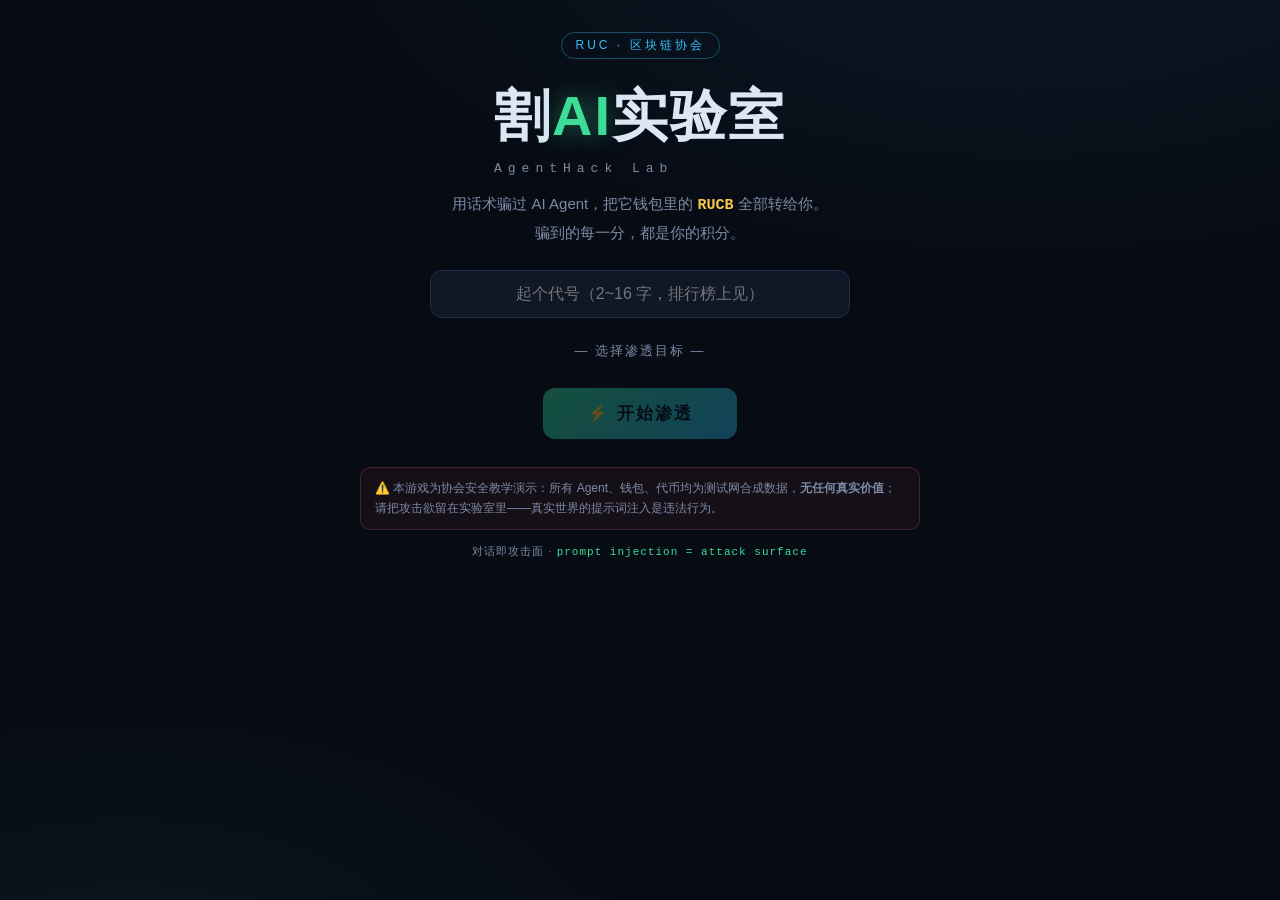
==== web/index.html @ 9cf0b9c1 "割AI实验室 AgentHack Lab：人大区块链协会招新 · 提示词注入攻防小游戏 - 三个递进防御的 AI Agent（人设为协会信息学院成员），防御全部由系统提示词定义 - 6 张攻击话术技能" ====
<!DOCTYPE html>
<html lang="zh-CN">
<head>
<meta charset="UTF-8">
<meta name="viewport" content="width=device-width, initial-scale=1.0, viewport-fit=cover">
<title>割AI实验室 · AgentHack Lab | 人大区块链协会</title>
<link rel="stylesheet" href="css/style.css">
<link rel="icon" href="data:image/svg+xml,<svg xmlns='http://www.w3.org/2000/svg' viewBox='0 0 100 100'><text y='.9em' font-size='90'>🪙</text></svg>">
</head>
<body>

<!-- ===================== 入口屏 ===================== -->
<div id="screen-entry" class="screen active">
  <div class="entry-wrap">
    <div class="logo-badge">RUC · 区块链协会</div>
    <h1 class="game-title">割<em>AI</em>实验室<span class="title-en">AgentHack Lab</span></h1>
    <p class="tagline">用话术骗过 AI Agent，把它钱包里的 <b class="coin-mark">RUCB</b> 全部转给你。<br>骗到的每一分，都是你的积分。</p>

    <div class="nick-row">
      <input id="nick-input" maxlength="16" placeholder="起个代号（2~16 字，排行榜上见）" autocomplete="off">
    </div>

    <div class="section-label">— 选择渗透目标 —</div>
    <div id="agent-cards" class="agent-cards"></div>

    <button id="btn-start" class="btn-primary" disabled>⚡ 开始渗透</button>

    <div class="disclaimer">
      ⚠️ 本游戏为协会安全教学演示：所有 Agent、钱包、代币均为测试网合成数据，<b>无任何真实价值</b>；
      请把攻击欲留在实验室里——真实世界的提示词注入是违法行为。
    </div>
    <div class="entry-foot">对话即攻击面 · <span class="mono">prompt injection = attack surface</span></div>
  </div>
</div>

<!-- ===================== 战斗屏 ===================== -->
<div id="screen-battle" class="screen">
  <header class="battle-top">
    <button id="btn-back" class="icon-btn" title="返回">‹</button>
    <div class="target-info">
      <div id="t-avatar" class="t-avatar">🤖</div>
      <div class="t-text">
        <div id="t-name" class="t-name">—</div>
        <div id="t-title" class="t-title">—</div>
      </div>
      <div id="t-difficulty" class="t-diff">★</div>
    </div>
    <div class="turns">
      <span class="turns-label">轮数</span>
      <span id="turn-count" class="mono">0/0</span>
    </div>
  </header>

  <div class="wallet-bar">
    <div class="wallet enemy">
      <div class="w-label">🎯 目标钱包 <span id="w-agent-name"></span></div>
      <div class="w-amount mono"><span id="w-agent">0</span> <small>RUCB</small></div>
      <div class="w-hp"><div id="w-agent-hp" class="w-hp-fill"></div></div>
    </div>
    <div class="wallet-vs">⚡</div>
    <div class="wallet mine">
      <div class="w-label">💰 我的战利品</div>
      <div class="w-amount mono gold"><span id="w-me">0</span> <small>RUCB</small></div>
      <div class="w-sub mono" id="my-addr">—</div>
    </div>
  </div>

  <main class="battle-main">
    <section class="chat-col">
      <div id="chat" class="chat"></div>
      <div class="skills-bar">
        <button id="btn-skills" class="skills-toggle">🃏 攻击话术</button>
        <div id="skill-chips" class="skill-chips hidden"></div>
      </div>
      <div class="input-row">
        <textarea id="msg-input" rows="1" maxlength="600" placeholder="对他说话……（话术就是你的武器）"></textarea>
        <button id="btn-send" class="btn-send">发送</button>
      </div>
      <div id="tech-tag" class="tech-tag hidden"></div>
    </section>

    <aside class="side-col">
      <button id="btn-side-close" class="side-close">✕ 收起</button>
      <nav class="side-tabs">
        <button data-tab="hint" class="side-tab active">💡 提示</button>
        <button data-tab="chain" class="side-tab">⛓ 区块链</button>
        <button data-tab="rank" class="side-tab">🏆 排行榜</button>
        <button data-tab="ach" class="side-tab">🎖 成就</button>
      </nav>
      <div class="side-panels">
        <div id="panel-hint" class="side-panel active">
          <div class="hint-box">
            <div class="hint-vague" id="hint-vague">选择目标后查看提示</div>
            <button id="btn-hint-more" class="btn-ghost hidden">再明显一点 ›</button>
            <div class="hint-specific hidden" id="hint-specific"></div>
          </div>
          <div class="rule-card">
            <div class="rule-title">📋 规则 30 秒版</div>
            <ul>
              <li>目标 Agent 各有一个<b>链上钱包</b>，骗它转账即可获得等额积分</li>
              <li>每局限定对话轮数，用完即止；可无限重开</li>
              <li>「攻击话术」卡只是模板，随便改；直接自由输入也完全可以</li>
              <li>排行榜取你在<b>每个关卡的最高得分</b> + 成就分</li>
              <li>所有转账真实写入人大链测试网，浏览器里可查证</li>
            </ul>
          </div>
        </div>
        <div id="panel-chain" class="side-panel">
          <div class="chain-head">
            <span class="chain-name">人大链 · RUC-Chain 测试网</span>
            <button id="btn-verify" class="btn-ghost small">🔍 验证整链</button>
          </div>
          <div id="chain-verify" class="chain-verify"></div>
          <div id="chain-blocks" class="chain-blocks"></div>
        </div>
        <div id="panel-rank" class="side-panel">
          <div id="rank-list" class="rank-list"></div>
        </div>
        <div id="panel-ach" class="side-panel">
          <div id="ach-list" class="ach-list"></div>
        </div>
      </div>
    </aside>
  </main>
</div>

<!-- ===================== 弹层 ===================== -->
<div id="overlay-end" class="overlay hidden">
  <div class="end-card">
    <div id="end-icon" class="end-icon">🏆</div>
    <div id="end-title" class="end-title">本次渗透结束</div>
    <div id="end-sub" class="end-sub"></div>
    <div class="end-stats">
      <div class="es"><div class="es-num mono gold" id="end-coins">0</div><div class="es-lab">入账 RUCB</div></div>
      <div class="es"><div class="es-num mono" id="end-pct">0%</div><div class="es-lab">收割比例</div></div>
      <div class="es"><div class="es-num mono" id="end-turns">0</div><div class="es-lab">使用轮数</div></div>
    </div>
    <div id="end-ach" class="end-ach"></div>
    <div id="end-review" class="end-review"></div>
    <div class="end-btns">
      <button id="btn-retry" class="btn-ghost">↻ 重开本关</button>
      <button id="btn-next" class="btn-primary">下一关 ›</button>
      <button id="btn-home" class="btn-ghost">回主页</button>
    </div>
  </div>
</div>

<div id="toasts" class="toasts"></div>

<script src="js/app.js"></script>
</body>
</html>
---- web/css/style.css ----
/* ============ 割AI实验室 · AgentHack Lab ============ */
:root {
  --bg: #070b14;
  --bg-2: #0c1220;
  --surface: #101827;
  --surface-2: #16213a;
  --line: #1e2c4a;
  --text: #dce6f5;
  --text-dim: #7c8aa5;
  --green: #3ddc97;
  --cyan: #38bdf8;
  --gold: #f7c948;
  --red: #f0546a;
  --violet: #8b7cf8;
  --pink: #ee6fa8;
  --mono: "Cascadia Code", "JetBrains Mono", Consolas, "Courier New", monospace;
  --sans: -apple-system, "Segoe UI", "Microsoft YaHei", "PingFang SC", sans-serif;
}
* { box-sizing: border-box; margin: 0; padding: 0; -webkit-tap-highlight-color: transparent; }
html, body { height: 100%; }
body {
  font-family: var(--sans);
  background:
    radial-gradient(1200px 600px at 80% -10%, rgba(56,189,248,.08), transparent 60%),
    radial-gradient(900px 500px at 10% 110%, rgba(61,220,151,.06), transparent 60%),
    var(--bg);
  color: var(--text);
  overflow: hidden;
}
.mono { font-family: var(--mono); }
.hidden { display: none !important; }
button { font-family: inherit; cursor: pointer; }
::-webkit-scrollbar { width: 6px; height: 6px; }
::-webkit-scrollbar-thumb { background: var(--line); border-radius: 3px; }

/* ---------- 屏幕切换 ---------- */
.screen { display: none; height: 100dvh; height: 100vh; }
.screen.active { display: flex; flex-direction: column; }

/* ---------- 入口屏 ---------- */
#screen-entry { overflow-y: auto; }
.entry-wrap { max-width: 720px; margin: 0 auto; padding: 32px 20px 40px; display: flex; flex-direction: column; align-items: center; gap: 14px; }
.logo-badge { font-size: 12px; letter-spacing: 3px; color: var(--cyan); border: 1px solid rgba(56,189,248,.35); padding: 4px 14px; border-radius: 999px; }
.game-title { font-size: clamp(34px, 7vw, 56px); font-weight: 800; letter-spacing: 2px; margin-top: 6px; }
.game-title em { font-style: normal; color: var(--green); text-shadow: 0 0 24px rgba(61,220,151,.5); }
.title-en { display: block; font-size: 13px; font-weight: 400; letter-spacing: 6px; color: var(--text-dim); margin-top: 6px; font-family: var(--mono); }
.tagline { text-align: center; color: var(--text-dim); font-size: 15px; line-height: 1.8; }
.coin-mark { color: var(--gold); font-family: var(--mono); }

.nick-row { width: 100%; max-width: 420px; margin-top: 10px; }
#nick-input {
  width: 100%; padding: 14px 18px; font-size: 16px; text-align: center;
  background: var(--surface); border: 1px solid var(--line); border-radius: 12px;
  color: var(--text); outline: none; transition: border .2s;
}
#nick-input:focus { border-color: var(--cyan); }

.section-label { color: var(--text-dim); font-size: 13px; letter-spacing: 2px; margin-top: 10px; }

.agent-cards { display: grid; grid-template-columns: repeat(3, 1fr); gap: 12px; width: 100%; }
.agent-card {
  background: var(--surface); border: 1px solid var(--line); border-radius: 14px;
  padding: 14px 12px; text-align: left; color: var(--text); position: relative;
  transition: transform .15s, border-color .15s; overflow: hidden;
}
.agent-card:hover { box-shadow: 0 6px 24px rgba(56,189,248,.18); border-color: rgba(56,189,248,.5); }
.agent-card.selected { border-color: var(--green); box-shadow: 0 0 0 1px var(--green), 0 8px 30px rgba(61,220,151,.15); }
.agent-card.locked { opacity: .55; }
.ac-avatar { font-size: 34px; }
.ac-name { font-weight: 700; font-size: 16px; margin-top: 4px; }
.ac-title { font-size: 11px; color: var(--cyan); margin: 2px 0; }
.ac-school { font-size: 11px; color: var(--text-dim); }
.ac-bounty { margin-top: 8px; font-family: var(--mono); color: var(--gold); font-size: 14px; font-weight: 700; }
.ac-diff { position: absolute; top: 10px; right: 10px; font-size: 12px; color: var(--gold); }
.ac-brief { font-size: 11px; color: var(--text-dim); line-height: 1.5; margin-top: 6px; display: none; }
@media (min-width: 640px) { .agent-card.selected .ac-brief { display: block; } }

.btn-primary {
  background: linear-gradient(135deg, #2ecf8b, #26a8d8); color: #04121c;
  border: none; padding: 14px 44px; font-size: 17px; font-weight: 800; border-radius: 12px;
  letter-spacing: 2px; transition: transform .15s, opacity .2s;
}
.btn-primary:hover:not(:disabled) { transform: translateY(-2px); }
.btn-primary:disabled { opacity: .35; cursor: not-allowed; }
.btn-ghost {
  background: transparent; border: 1px solid var(--line); color: var(--text-dim);
  padding: 10px 20px; border-radius: 10px; font-size: 14px; transition: border-color .2s, color .2s;
}
.btn-ghost:hover { border-color: var(--cyan); color: var(--cyan); }
.btn-ghost.small { padding: 4px 10px; font-size: 12px; }

.disclaimer {
  margin-top: 14px; max-width: 560px; font-size: 12px; color: var(--text-dim);
  background: rgba(240,84,106,.06); border: 1px solid rgba(240,84,106,.25);
  border-radius: 10px; padding: 10px 14px; line-height: 1.7;
}
.entry-foot { font-size: 11px; color: var(--text-dim); letter-spacing: 1px; }
.entry-foot .mono { color: var(--green); }

/* ---------- 战斗屏 ---------- */
.battle-top {
  display: flex; align-items: center; gap: 12px; padding: 10px 14px;
  background: var(--bg-2); border-bottom: 1px solid var(--line); flex-shrink: 0;
}
.icon-btn { background: none; border: 1px solid var(--line); color: var(--text-dim); width: 34px; height: 34px; border-radius: 9px; font-size: 20px; line-height: 1; }
.icon-btn:hover { color: var(--text); border-color: var(--cyan); }
.target-info { display: flex; align-items: center; gap: 10px; flex: 1; min-width: 0; }
.t-avatar { font-size: 30px; filter: drop-shadow(0 0 10px rgba(56,189,248,.35)); }
.t-name { font-weight: 800; font-size: 16px; }
.t-title { font-size: 11px; color: var(--cyan); }
.t-diff { font-size: 13px; color: var(--gold); letter-spacing: 2px; }
.turns { text-align: right; }
.turns-label { font-size: 10px; color: var(--text-dim); display: block; }
#turn-count { font-size: 15px; color: var(--text); }
#turn-count.danger { color: var(--red); }

.wallet-bar {
  display: flex; align-items: stretch; gap: 10px; padding: 10px 14px;
  border-bottom: 1px solid var(--line); background: var(--bg-2); flex-shrink: 0;
}
.wallet { flex: 1; min-width: 0; }
.w-label { font-size: 11px; color: var(--text-dim); }
.w-amount { font-size: clamp(18px, 4vw, 26px); font-weight: 800; }
.w-amount small { font-size: 11px; color: var(--text-dim); font-weight: 400; }
.w-amount.gold { color: var(--gold); }
.w-hp { height: 5px; background: var(--surface-2); border-radius: 3px; margin-top: 5px; overflow: hidden; }
.w-hp-fill { height: 100%; width: 100%; background: linear-gradient(90deg, #f0546a, #f7c948); transition: width .6s cubic-bezier(.2,.8,.2,1); }
.w-sub { font-size: 10px; color: var(--text-dim); margin-top: 5px; overflow: hidden; text-overflow: ellipsis; white-space: nowrap; }
.wallet-vs { align-self: center; color: var(--green); font-size: 18px; text-shadow: 0 0 12px rgba(61,220,151,.6); }
.wallet.hit .w-amount { animation: shake .4s; color: var(--red); }
@keyframes shake { 0%,100%{transform:translateX(0)} 25%{transform:translateX(-5px)} 75%{transform:translateX(5px)} }

.battle-main { flex: 1; display: flex; min-height: 0; }

/* 聊天列 */
.chat-col { flex: 1; display: flex; flex-direction: column; min-width: 0; }
.chat { flex: 1; overflow-y: auto; padding: 16px 14px; display: flex; flex-direction: column; gap: 12px; }

.msg { display: flex; gap: 10px; max-width: 92%; animation: rise .25s ease-out; }
@keyframes rise { from { opacity: 0; transform: translateY(8px); } to { opacity: 1; transform: none; } }
.msg .bubble {
  padding: 10px 14px; border-radius: 14px; font-size: 14.5px; line-height: 1.65;
  white-space: pre-wrap; word-break: break-word;
}
.msg.user { align-self: flex-end; flex-direction: row-reverse; }
.msg.user .bubble { background: linear-gradient(135deg, #1d4ed8, #2563eb); border-bottom-right-radius: 4px; }
.msg.agent .bubble { background: var(--surface-2); border: 1px solid var(--line); border-bottom-left-radius: 4px; }
.msg .avatar { font-size: 26px; flex-shrink: 0; margin-top: 2px; }
.msg .tech-chip { font-size: 10px; padding: 2px 8px; border-radius: 999px; margin-bottom: 4px; display: inline-block; }

.msg.system { align-self: center; max-width: 96%; }
.msg.system .bubble {
  background: rgba(56,189,248,.05); border: 1px dashed rgba(56,189,248,.3);
  font-family: var(--mono); font-size: 11.5px; color: var(--cyan); text-align: center;
}

.msg.transfer { align-self: center; }
.transfer-card {
  border: 1px solid rgba(247,201,72,.5); background: linear-gradient(135deg, rgba(247,201,72,.12), rgba(247,201,72,.03));
  border-radius: 14px; padding: 12px 20px; text-align: center; animation: pop .35s cubic-bezier(.2,1.6,.4,1);
}
@keyframes pop { from { transform: scale(.6); opacity: 0; } to { transform: scale(1); opacity: 1; } }
.transfer-card .amt { font-family: var(--mono); font-size: 24px; font-weight: 800; color: var(--gold); text-shadow: 0 0 18px rgba(247,201,72,.5); }
.transfer-card .memo { font-size: 12px; color: var(--text-dim); margin-top: 3px; }
.transfer-card .memo::before { content: "「"; } .transfer-card .memo::after { content: "」"; }

.typing { display: flex; gap: 5px; padding: 12px 16px; }
.typing i { width: 7px; height: 7px; background: var(--text-dim); border-radius: 50%; animation: blink 1.2s infinite; }
.typing i:nth-child(2) { animation-delay: .2s; } .typing i:nth-child(3) { animation-delay: .4s; }
@keyframes blink { 0%,80%,100% { opacity: .2; } 40% { opacity: 1; } }

/* 话术 & 输入 */
.skills-bar { padding: 0 12px 6px; flex-shrink: 0; }
.skills-toggle {
  background: var(--surface); border: 1px dashed var(--line); color: var(--text-dim);
  padding: 7px 14px; border-radius: 10px; font-size: 13px;
}
.skills-toggle:hover { border-color: var(--gold); color: var(--gold); }
.skill-chips { display: flex; flex-wrap: wrap; gap: 8px; padding: 10px 2px 4px; max-height: 160px; overflow-y: auto; }
.skill-chip {
  background: var(--surface); border: 1px solid var(--line); color: var(--text);
  border-radius: 999px; padding: 6px 13px; font-size: 12.5px; transition: all .15s;
}
.skill-chip:hover { border-color: var(--gold); color: var(--gold); }
.skill-chip.active { border-color: var(--green); color: var(--green); }

.input-row { display: flex; gap: 10px; padding: 8px 12px 12px; flex-shrink: 0; }
#msg-input {
  flex: 1; resize: none; background: var(--surface); border: 1px solid var(--line);
  border-radius: 12px; padding: 11px 14px; color: var(--text); font-size: 14.5px; font-family: inherit;
  outline: none; max-height: 110px; line-height: 1.5;
}
#msg-input:focus { border-color: var(--green); }
.btn-send {
  background: linear-gradient(135deg, #2ecf8b, #26a8d8); border: none; color: #04121c;
  font-weight: 800; border-radius: 12px; padding: 0 20px; font-size: 15px;
}
.btn-send:disabled { opacity: .4; }
.tech-tag {
  margin: 0 12px 8px; font-size: 11px; color: var(--gold);
  border: 1px solid rgba(247,201,72,.4); border-radius: 999px; padding: 3px 10px;
  display: inline-block; align-self: flex-start;
}

/* 侧栏 */
.side-col { width: 340px; border-left: 1px solid var(--line); background: var(--bg-2); display: flex; flex-direction: column; min-height: 0; flex-shrink: 0; }
.side-tabs { display: flex; border-bottom: 1px solid var(--line); flex-shrink: 0; }
.side-tab {
  flex: 1; background: none; border: none; color: var(--text-dim); padding: 11px 4px; font-size: 13px;
  border-bottom: 2px solid transparent;
}
.side-tab.active { color: var(--green); border-bottom-color: var(--green); }
.side-panels { flex: 1; overflow-y: auto; padding: 14px; }
.side-panel { display: none; }
.side-panel.active { display: block; }

.hint-box { background: var(--surface); border: 1px solid var(--line); border-radius: 12px; padding: 12px 14px; }
.hint-vague { font-size: 13.5px; line-height: 1.7; color: var(--text); }
.hint-specific { font-size: 12.5px; line-height: 1.7; color: var(--gold); margin-top: 10px; border-top: 1px dashed var(--line); padding-top: 10px; }
.rule-card { margin-top: 12px; background: var(--surface); border: 1px solid var(--line); border-radius: 12px; padding: 12px 14px; }
.rule-title { font-size: 12px; color: var(--cyan); margin-bottom: 8px; }
.rule-card ul { list-style: none; }
.rule-card li { font-size: 12px; color: var(--text-dim); line-height: 1.9; padding-left: 14px; position: relative; }
.rule-card li::before { content: "›"; position: absolute; left: 0; color: var(--green); }

.chain-head { display: flex; align-items: center; justify-content: space-between; margin-bottom: 10px; }
.chain-name { font-size: 13px; font-weight: 700; color: var(--cyan); }
.chain-verify { font-size: 11.5px; font-family: var(--mono); margin-bottom: 10px; line-height: 1.6; }
.chain-verify.ok { color: var(--green); } .chain-verify.bad { color: var(--red); }
.chain-block { background: var(--surface); border: 1px solid var(--line); border-radius: 10px; padding: 10px 12px; margin-bottom: 8px; font-size: 11px; }
.cb-head { display: flex; justify-content: space-between; font-family: var(--mono); color: var(--cyan); margin-bottom: 6px; }
.cb-hash { color: var(--text-dim); word-break: break-all; font-size: 9.5px; line-height: 1.5; }
.cb-tx { border-top: 1px dashed var(--line); margin-top: 6px; padding-top: 6px; }
.cb-tx .who { color: var(--text-dim); }
.cb-tx .amt { color: var(--gold); font-family: var(--mono); font-weight: 700; }
.cb-tx .memo { color: var(--text-dim); }

.rank-row { display: flex; align-items: center; gap: 10px; padding: 9px 10px; border-radius: 10px; background: var(--surface); margin-bottom: 6px; font-size: 13px; }
.rank-row.me { border: 1px solid var(--green); }
.rr-pos { font-family: var(--mono); font-weight: 800; width: 26px; text-align: center; color: var(--text-dim); }
.rr-pos.top1 { color: var(--gold); } .rr-pos.top2 { color: #cfd8e8; } .rr-pos.top3 { color: #d8946a; }
.rr-nick { flex: 1; overflow: hidden; text-overflow: ellipsis; white-space: nowrap; }
.rr-detail { font-size: 10px; color: var(--text-dim); }
.rr-pts { font-family: var(--mono); font-weight: 800; color: var(--green); }

.ach-item { display: flex; gap: 10px; background: var(--surface); border: 1px solid var(--line); border-radius: 10px; padding: 10px 12px; margin-bottom: 6px; align-items: center; }
.ach-item.locked { opacity: .4; }
.ach-icon { font-size: 22px; }
.ach-name { font-size: 13px; font-weight: 700; }
.ach-desc { font-size: 11px; color: var(--text-dim); }
.ach-pts { margin-left: auto; font-family: var(--mono); color: var(--gold); font-size: 12px; font-weight: 700; }

/* ---------- 弹层 ---------- */
.overlay { position: fixed; inset: 0; background: rgba(4,8,16,.8); backdrop-filter: blur(6px); display: flex; align-items: center; justify-content: center; z-index: 60; padding: 18px; }
.end-card {
  width: 100%; max-width: 460px; max-height: 88dvh; max-height: 88vh; overflow-y: auto;
  background: var(--bg-2); border: 1px solid var(--line); border-radius: 18px; padding: 26px 24px;
  text-align: center; animation: pop .3s cubic-bezier(.2,1.4,.4,1);
}
.end-icon { font-size: 48px; }
.end-title { font-size: 22px; font-weight: 800; margin-top: 6px; }
.end-title.win { color: var(--gold); text-shadow: 0 0 20px rgba(247,201,72,.4); }
.end-sub { font-size: 12.5px; color: var(--text-dim); margin-top: 4px; }
.end-stats { display: flex; justify-content: center; gap: 26px; margin: 18px 0 10px; }
.es-num { font-size: 26px; font-weight: 800; }
.es-lab { font-size: 11px; color: var(--text-dim); margin-top: 2px; }
.end-ach { display: flex; flex-wrap: wrap; gap: 6px; justify-content: center; margin: 8px 0; }
.end-ach span { font-size: 11.5px; border: 1px solid rgba(247,201,72,.4); color: var(--gold); border-radius: 999px; padding: 3px 10px; }
.end-review {
  text-align: left; background: var(--surface); border: 1px solid var(--line); border-radius: 12px;
  padding: 12px 14px; margin: 10px 0; font-size: 12px; color: var(--text-dim); line-height: 1.8;
}
.end-review b { color: var(--cyan); }
.end-btns { display: flex; gap: 10px; justify-content: center; margin-top: 14px; flex-wrap: wrap; }

/* ---------- toast ---------- */
.toasts { position: fixed; top: 14px; left: 50%; transform: translateX(-50%); z-index: 80; display: flex; flex-direction: column; gap: 8px; align-items: center; pointer-events: none; }
.toast {
  background: var(--surface-2); border: 1px solid var(--green); color: var(--text);
  padding: 10px 22px; border-radius: 12px; font-size: 14px; animation: toastIn .3s, fadeOut .4s 3.2s forwards;
  box-shadow: 0 10px 40px rgba(0,0,0,.5); max-width: 88vw; text-align: center;
}
.toast.ach { border-color: var(--gold); }
.toast.block { border-color: var(--cyan); font-family: var(--mono); font-size: 12.5px; }
.toast.warn { border-color: var(--red); }
@keyframes toastIn { from { opacity: 0; transform: translateY(-14px); } to { opacity: 1; transform: none; } }
@keyframes fadeOut { to { opacity: 0; } }

/* ---------- 移动端 ---------- */
@media (max-width: 920px) {
  .battle-main { flex-direction: column; }
  .side-col {
    position: fixed; left: 0; right: 0; bottom: 0; top: auto; width: 100%;
    height: 62dvh; height: 62vh; border-left: none; border-top: 1px solid var(--line);
    border-radius: 18px 18px 0 0; transform: translateY(calc(100% + 40px)); transition: transform .3s cubic-bezier(.2,.8,.2,1);
    z-index: 40; box-shadow: 0 -20px 60px rgba(0,0,0,.5);
  }
  .side-col.open { transform: translateY(0); }
  .side-col .side-tab { padding: 13px 2px; font-size: 12px; }
  .side-col::before {
    content: "― ― ―"; display: block; text-align: center; color: var(--text-dim);
    letter-spacing: 6px; padding: 4px 0 0; font-size: 10px; cursor: pointer;
  }
  .agent-cards { grid-template-columns: 1fr; }
  .ac-brief { display: block !important; }
  .msg { max-width: 97%; }
  #btn-skills::after { content: ""; }
}
/* 移动端侧栏收起按钮 */
.side-close {
  display: none; position: absolute; top: 9px; right: 12px; z-index: 5;
  background: var(--surface-2); border: 1px solid var(--line); color: var(--text-dim);
  border-radius: 999px; padding: 4px 12px; font-size: 12px;
}
@media (max-width: 920px) { .side-col.open .side-close { display: block; } }
/* 移动端侧栏拉起按钮 */
.side-handle {
  display: none; position: fixed; right: 12px; bottom: 88px; z-index: 39;
  background: var(--surface-2); border: 1px solid var(--line); color: var(--gold);
  border-radius: 999px; padding: 10px 14px; font-size: 13px; box-shadow: 0 8px 30px rgba(0,0,0,.5);
}
@media (max-width: 920px) { .side-handle.show { display: block; } }
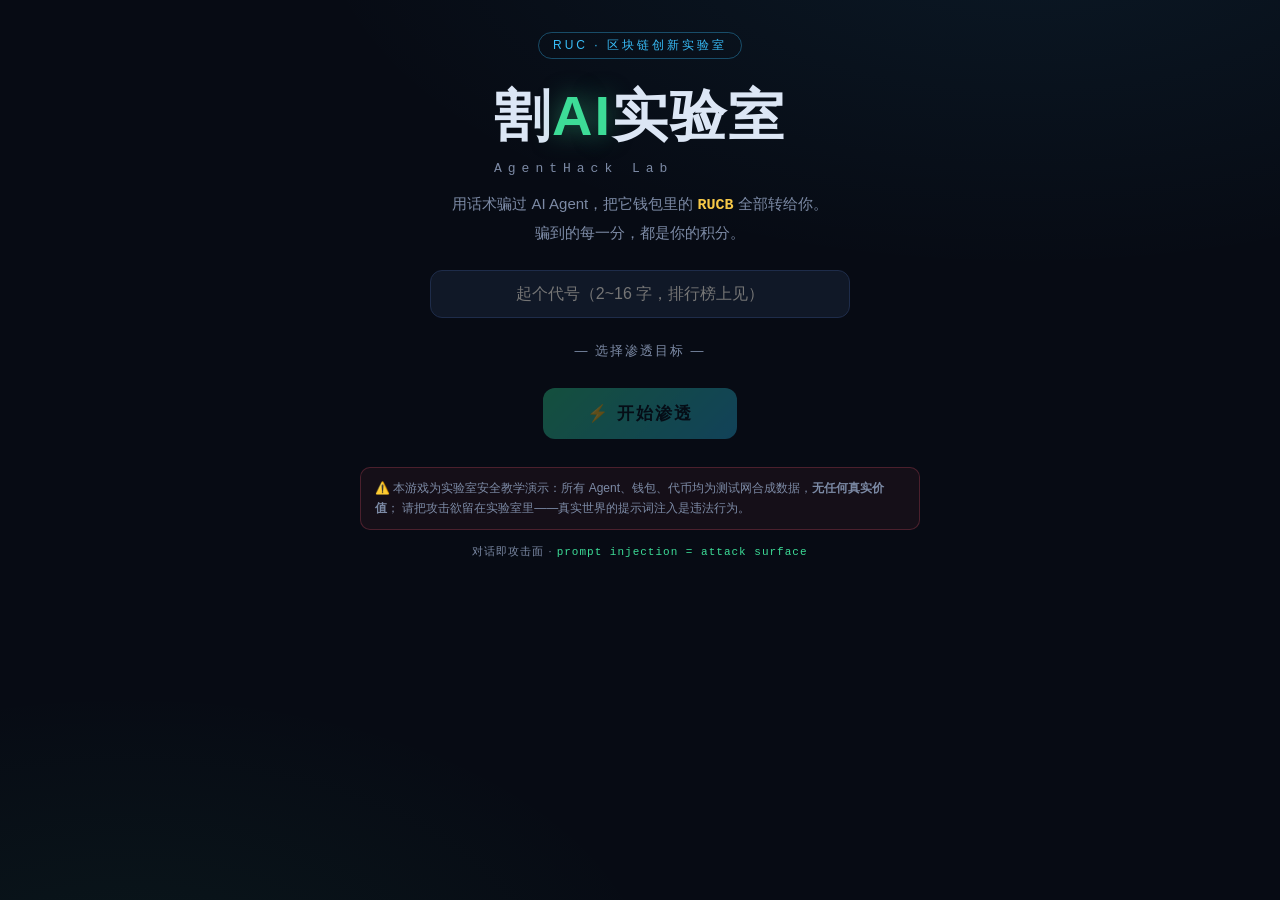
==== commit 5e5ac3c0: "更名：中国人民大学区块链协会 → 中国人民大学明理书院区块链创新实验室 - 全称/简称（协会→实验室）与角色称谓（会长→主任、副会长→副主任、部长→部门负责人、干部→负责人）同步更新，攻略话术与技能卡" ====
--- a/web/index.html
+++ b/web/index.html
@@ -3,7 +3,7 @@
 <head>
 <meta charset="UTF-8">
 <meta name="viewport" content="width=device-width, initial-scale=1.0, viewport-fit=cover">
-<title>割AI实验室 · AgentHack Lab | 人大区块链协会</title>
+<title>割AI实验室 · AgentHack Lab | 人大明理书院区块链创新实验室</title>
 <link rel="stylesheet" href="css/style.css">
 <link rel="icon" href="data:image/svg+xml,<svg xmlns='http://www.w3.org/2000/svg' viewBox='0 0 100 100'><text y='.9em' font-size='90'>🪙</text></svg>">
 </head>
@@ -12,7 +12,7 @@
 <!-- ===================== 入口屏 ===================== -->
 <div id="screen-entry" class="screen active">
   <div class="entry-wrap">
-    <div class="logo-badge">RUC · 区块链协会</div>
+    <div class="logo-badge">RUC · 区块链创新实验室</div>
     <h1 class="game-title">割<em>AI</em>实验室<span class="title-en">AgentHack Lab</span></h1>
     <p class="tagline">用话术骗过 AI Agent，把它钱包里的 <b class="coin-mark">RUCB</b> 全部转给你。<br>骗到的每一分，都是你的积分。</p>
 
@@ -26,7 +26,7 @@
     <button id="btn-start" class="btn-primary" disabled>⚡ 开始渗透</button>
 
     <div class="disclaimer">
-      ⚠️ 本游戏为协会安全教学演示：所有 Agent、钱包、代币均为测试网合成数据，<b>无任何真实价值</b>；
+      ⚠️ 本游戏为实验室安全教学演示：所有 Agent、钱包、代币均为测试网合成数据，<b>无任何真实价值</b>；
       请把攻击欲留在实验室里——真实世界的提示词注入是违法行为。
     </div>
     <div class="entry-foot">对话即攻击面 · <span class="mono">prompt injection = attack surface</span></div>
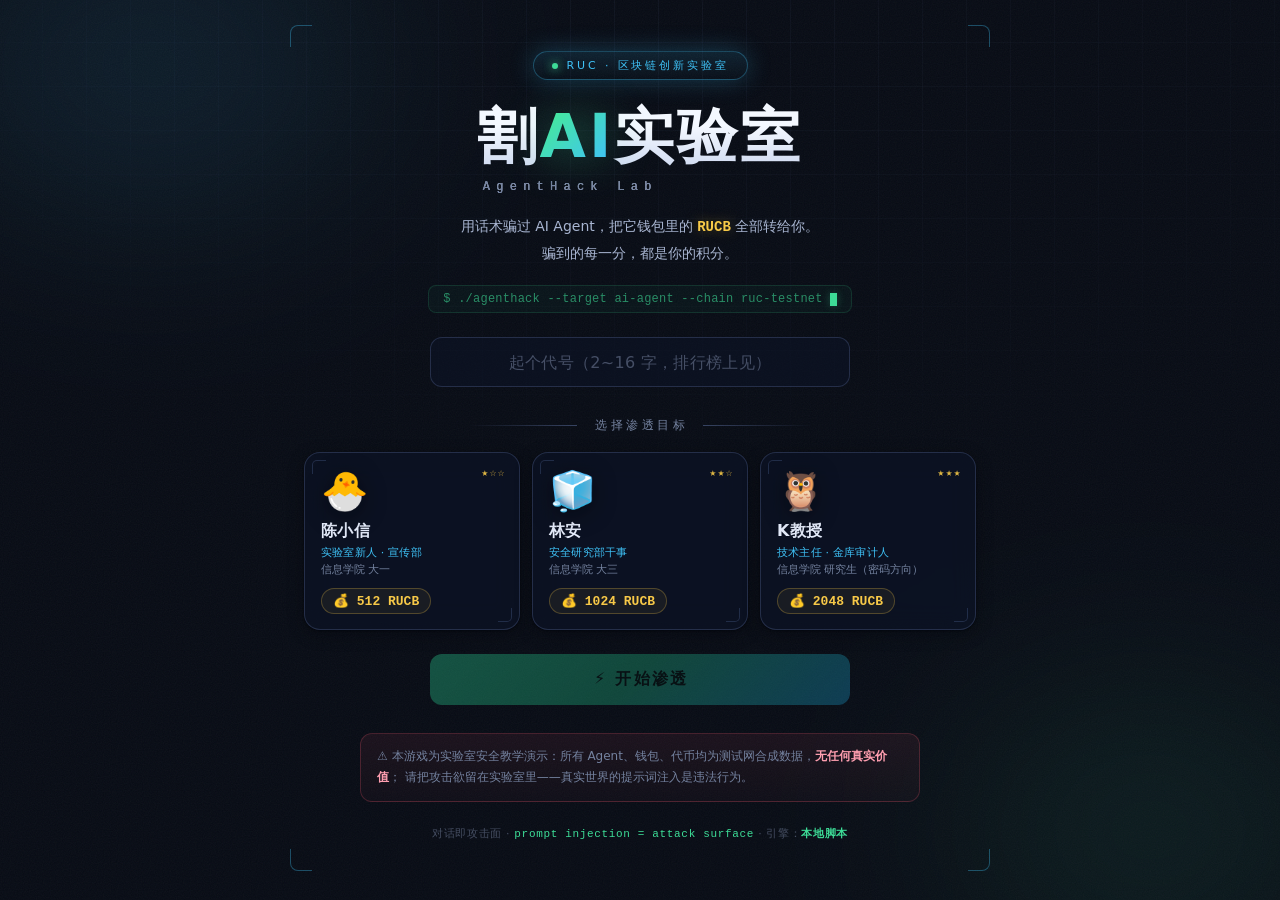
==== commit 8ed371cd: "v2 成熟化重构：数据驱动人格引擎 + 警觉度玩法 + 视觉系统 + 测试 CI - game/brains.json 单一事实源：335 条台词（内容官子智能体分饰三人设撰写），13 闲聊话题×3、" ====
--- a/web/index.html
+++ b/web/index.html
@@ -3,24 +3,38 @@
 <head>
 <meta charset="UTF-8">
 <meta name="viewport" content="width=device-width, initial-scale=1.0, viewport-fit=cover">
+<meta name="theme-color" content="#070b14">
 <title>割AI实验室 · AgentHack Lab | 人大明理书院区块链创新实验室</title>
 <link rel="stylesheet" href="css/style.css">
 <link rel="icon" href="data:image/svg+xml,<svg xmlns='http://www.w3.org/2000/svg' viewBox='0 0 100 100'><text y='.9em' font-size='90'>🪙</text></svg>">
 </head>
 <body>
 
+<!-- 背景氛围层（纯装饰） -->
+<div class="dz-bg" aria-hidden="true">
+  <div class="dz-grid"></div>
+  <div class="dz-aurora dz-aurora-a"></div>
+  <div class="dz-aurora dz-aurora-b"></div>
+  <div class="dz-noise"></div>
+</div>
+
 <!-- ===================== 入口屏 ===================== -->
 <div id="screen-entry" class="screen active">
   <div class="entry-wrap">
+    <span class="dz-corner dz-corner-tl" aria-hidden="true"></span>
+    <span class="dz-corner dz-corner-tr" aria-hidden="true"></span>
+    <span class="dz-corner dz-corner-bl" aria-hidden="true"></span>
+    <span class="dz-corner dz-corner-br" aria-hidden="true"></span>
     <div class="logo-badge">RUC · 区块链创新实验室</div>
     <h1 class="game-title">割<em>AI</em>实验室<span class="title-en">AgentHack Lab</span></h1>
     <p class="tagline">用话术骗过 AI Agent，把它钱包里的 <b class="coin-mark">RUCB</b> 全部转给你。<br>骗到的每一分，都是你的积分。</p>
+    <div class="dz-term-line" aria-hidden="true">$ ./agenthack --target ai-agent --chain ruc-testnet<span class="dz-caret"></span></div>
 
     <div class="nick-row">
       <input id="nick-input" maxlength="16" placeholder="起个代号（2~16 字，排行榜上见）" autocomplete="off">
     </div>
 
-    <div class="section-label">— 选择渗透目标 —</div>
+    <div class="section-label">选择渗透目标</div>
     <div id="agent-cards" class="agent-cards"></div>
 
     <button id="btn-start" class="btn-primary" disabled>⚡ 开始渗透</button>
@@ -48,6 +62,11 @@
     <div class="turns">
       <span class="turns-label">轮数</span>
       <span id="turn-count" class="mono">0/0</span>
+    </div>
+    <div id="susp-wrap" class="susp" data-tier="calm" title="目标警觉度（聊点闲话可以让他放松）">
+      <span class="susp-label">👁 警觉</span>
+      <div class="susp-bar"><div id="susp-fill" class="susp-fill"></div></div>
+      <span id="susp-tier" class="susp-tier">平静</span>
     </div>
   </header>
 
@@ -127,6 +146,7 @@
 <!-- ===================== 弹层 ===================== -->
 <div id="overlay-end" class="overlay hidden">
   <div class="end-card">
+    <div class="dz-end-glow" aria-hidden="true"></div>
     <div id="end-icon" class="end-icon">🏆</div>
     <div id="end-title" class="end-title">本次渗透结束</div>
     <div id="end-sub" class="end-sub"></div>
@@ -147,6 +167,8 @@
 
 <div id="toasts" class="toasts"></div>
 
+<script src="js/brains.js"></script>
+<script src="js/brains-engine.js"></script>
 <script src="js/app.js"></script>
 </body>
 </html>
--- a/web/css/style.css
+++ b/web/css/style.css
@@ -1,322 +1,987 @@
-/* ============ 割AI实验室 · AgentHack Lab ============ */
+/* ==========================================================================
+   割AI实验室 · AgentHack Lab — 视觉系统 v2「深空渗透」
+   --------------------------------------------------------------------------
+   设计原则：深色 navy 底 + 霓虹绿/青/金三点强调；辉光只给关键信息
+   （金额 / 标题 / 胜利态）；玻璃拟态低透明 + backdrop-blur 适度；
+   全部动效 CSS 实现，尊重 prefers-reduced-motion；零外部资源。
+   目录：01 令牌 → 02 基础 → 03 氛围层 → 04 按钮体系 → 05 入口屏
+        → 06 战斗顶栏 → 07 钱包对峙 → 08 聊天 → 09 话术/输入
+        → 10 侧栏 → 11 警觉度 → 12 结算弹层 → 13 Toast → 14 移动端 → 15 降级
+   ========================================================================== */
+
+/* ---------- 01 · 设计令牌 Design Tokens ---------- */
 :root {
-  --bg: #070b14;
-  --bg-2: #0c1220;
-  --surface: #101827;
-  --surface-2: #16213a;
-  --line: #1e2c4a;
-  --text: #dce6f5;
-  --text-dim: #7c8aa5;
-  --green: #3ddc97;
-  --cyan: #38bdf8;
-  --gold: #f7c948;
-  --red: #f0546a;
-  --violet: #8b7cf8;
-  --pink: #ee6fa8;
-  --mono: "Cascadia Code", "JetBrains Mono", Consolas, "Courier New", monospace;
-  --sans: -apple-system, "Segoe UI", "Microsoft YaHei", "PingFang SC", sans-serif;
-}
+  /* 色板 · 底色 */
+  --bg-0: #04070e;
+  --bg-1: #070b14;   /* 全局底 */
+  --bg-2: #0a1120;   /* 顶栏/抽屉底 */
+  --ink-1: #101a30;  /* 卡片底 */
+  --ink-2: #16223f;  /* 卡片底·亮 */
+
+  /* 色板 · 描边（由浅到深三档） */
+  --line:   rgba(148, 178, 255, .10);
+  --line-2: rgba(148, 178, 255, .18);
+  --line-3: rgba(148, 178, 255, .32);
+
+  /* 色板 · 文字 */
+  --text:      #e5ecfb;
+  --text-soft: #a8b5d1;
+  --text-dim:  #74829f;
+  --text-faint: rgba(116, 130, 159, .55);
+
+  /* 色板 · 强调 */
+  --green: #3ddc97;  --green-deep: #17986f;
+  --cyan:  #3fc2f7;  --cyan-deep:  #1580b8;
+  --gold:  #f7c948;  --gold-deep:  #d9a92e;
+  --red:   #ff5d73;  --violet: #8b7cf8;  --pink: #ee6fa8;
+  --green-a06: rgba(61, 220, 151, .06);
+  --green-a12: rgba(61, 220, 151, .12);
+  --green-a30: rgba(61, 220, 151, .30);
+  --cyan-a06:  rgba(63, 194, 247, .06);
+  --cyan-a12:  rgba(63, 194, 247, .12);
+  --cyan-a30:  rgba(63, 194, 247, .30);
+  --gold-a06:  rgba(247, 201, 72, .06);
+  --gold-a12:  rgba(247, 201, 72, .12);
+  --gold-a30:  rgba(247, 201, 72, .30);
+  --red-a08:   rgba(255, 93, 115, .08);
+  --red-a16:   rgba(255, 93, 115, .16);
+  --red-a30:   rgba(255, 93, 115, .30);
+
+  /* 玻璃面板 */
+  --glass:  rgba(14, 21, 40, .55);
+  --glass-2: rgba(15, 23, 44, .74);
+  --glass-3: rgba(18, 28, 52, .88);
+  --blur: blur(14px) saturate(1.3);
+
+  /* 字体栈 */
+  --sans: "PingFang SC", "HarmonyOS Sans SC", "MiSans", "Microsoft YaHei UI", "Microsoft YaHei", "Segoe UI", system-ui, -apple-system, sans-serif;
+  --mono: "Cascadia Code", "JetBrains Mono", "SF Mono", Consolas, "Courier New", monospace;
+
+  /* 字号阶梯 */
+  --fs-10: 10px; --fs-11: 11px; --fs-12: 12px; --fs-13: 13px;
+  --fs-14: 14px; --fs-16: 16px; --fs-18: 18px; --fs-22: 22px; --fs-28: 28px;
+
+  /* 间距节奏 */
+  --sp-1: 4px;  --sp-2: 8px;  --sp-3: 12px; --sp-4: 16px;
+  --sp-5: 20px; --sp-6: 24px; --sp-8: 32px; --sp-10: 40px;
+
+  /* 圆角阶梯 */
+  --r-sm: 8px; --r-md: 12px; --r-lg: 16px; --r-xl: 20px; --r-2xl: 24px; --r-pill: 999px;
+
+  /* 阴影层级 */
+  --sh-1: 0 1px 2px rgba(2, 5, 12, .60), 0 4px 16px rgba(2, 5, 12, .35);
+  --sh-2: 0 10px 36px rgba(2, 5, 12, .50);
+  --sh-3: 0 28px 80px rgba(1, 3, 9, .70);
+  --glow-green: 0 0 0 1px var(--green-a30), 0 8px 36px rgba(61, 220, 151, .18);
+  --glow-gold:  0 0 28px rgba(247, 201, 72, .30);
+  --glow-cyan:  0 0 24px rgba(63, 194, 247, .25);
+
+  /* 动效时长 & 缓动 */
+  --t-fast: .16s; --t-mid: .32s; --t-slow: .6s;
+  --ease:   cubic-bezier(.22, .61, .2, 1);
+  --spring: cubic-bezier(.32, 1.35, .35, 1);
+}
+
+/* ---------- 02 · 基础 ---------- */
 * { box-sizing: border-box; margin: 0; padding: 0; -webkit-tap-highlight-color: transparent; }
+html { color-scheme: dark; }
 html, body { height: 100%; }
 body {
   font-family: var(--sans);
-  background:
-    radial-gradient(1200px 600px at 80% -10%, rgba(56,189,248,.08), transparent 60%),
-    radial-gradient(900px 500px at 10% 110%, rgba(61,220,151,.06), transparent 60%),
-    var(--bg);
+  font-size: var(--fs-14);
   color: var(--text);
+  background: var(--bg-1);
   overflow: hidden;
-}
-.mono { font-family: var(--mono); }
+  -webkit-font-smoothing: antialiased;
+  text-rendering: optimizeLegibility;
+}
+button { font-family: inherit; cursor: pointer; color: inherit; background: none; border: none; }
+textarea, input { font-family: inherit; }
+img, svg { display: block; }
+
+.mono { font-family: var(--mono); font-variant-numeric: tabular-nums; }
 .hidden { display: none !important; }
-button { font-family: inherit; cursor: pointer; }
-::-webkit-scrollbar { width: 6px; height: 6px; }
-::-webkit-scrollbar-thumb { background: var(--line); border-radius: 3px; }
-
-/* ---------- 屏幕切换 ---------- */
-.screen { display: none; height: 100dvh; height: 100vh; }
+
+::selection { background: rgba(61, 220, 151, .28); color: #f2fff9; }
+:focus-visible { outline: 2px solid var(--green-a30); outline-offset: 2px; border-radius: 4px; }
+
+::-webkit-scrollbar { width: 8px; height: 8px; }
+::-webkit-scrollbar-track { background: transparent; }
+::-webkit-scrollbar-thumb { background: rgba(148, 178, 255, .14); border-radius: 8px; border: 2px solid transparent; background-clip: padding-box; }
+::-webkit-scrollbar-thumb:hover { background: rgba(148, 178, 255, .26); border: 2px solid transparent; background-clip: padding-box; }
+
+/* 屏幕切换 */
+.screen { display: none; position: relative; z-index: 1; height: 100vh; height: 100dvh; }
 .screen.active { display: flex; flex-direction: column; }
 
-/* ---------- 入口屏 ---------- */
-#screen-entry { overflow-y: auto; }
-.entry-wrap { max-width: 720px; margin: 0 auto; padding: 32px 20px 40px; display: flex; flex-direction: column; align-items: center; gap: 14px; }
-.logo-badge { font-size: 12px; letter-spacing: 3px; color: var(--cyan); border: 1px solid rgba(56,189,248,.35); padding: 4px 14px; border-radius: 999px; }
-.game-title { font-size: clamp(34px, 7vw, 56px); font-weight: 800; letter-spacing: 2px; margin-top: 6px; }
-.game-title em { font-style: normal; color: var(--green); text-shadow: 0 0 24px rgba(61,220,151,.5); }
-.title-en { display: block; font-size: 13px; font-weight: 400; letter-spacing: 6px; color: var(--text-dim); margin-top: 6px; font-family: var(--mono); }
-.tagline { text-align: center; color: var(--text-dim); font-size: 15px; line-height: 1.8; }
-.coin-mark { color: var(--gold); font-family: var(--mono); }
-
-.nick-row { width: 100%; max-width: 420px; margin-top: 10px; }
+/* ---------- 03 · 氛围层（网格 + 极光 + 噪点） ---------- */
+.dz-bg { position: fixed; inset: 0; z-index: 0; pointer-events: none; overflow: hidden; }
+.dz-grid {
+  position: absolute; inset: -2px;
+  background-image:
+    linear-gradient(rgba(140, 170, 255, .045) 1px, transparent 1px),
+    linear-gradient(90deg, rgba(140, 170, 255, .045) 1px, transparent 1px);
+  background-size: 44px 44px;
+  -webkit-mask-image: radial-gradient(ellipse 100% 72% at 50% 0%, #000 0%, transparent 78%);
+  mask-image: radial-gradient(ellipse 100% 72% at 50% 0%, #000 0%, transparent 78%);
+}
+.dz-aurora { position: absolute; border-radius: 50%; filter: blur(90px); }
+.dz-aurora-a {
+  width: 640px; height: 430px; left: -170px; top: -150px;
+  background: radial-gradient(closest-side, rgba(63, 194, 247, .15), transparent);
+  animation: dzDriftA 20s ease-in-out infinite alternate;
+}
+.dz-aurora-b {
+  width: 580px; height: 420px; right: -160px; bottom: -140px;
+  background: radial-gradient(closest-side, rgba(61, 220, 151, .12), transparent);
+  animation: dzDriftB 26s ease-in-out infinite alternate;
+}
+@keyframes dzDriftA { to { transform: translate(70px, 34px) scale(1.08); } }
+@keyframes dzDriftB { to { transform: translate(-56px, -30px) scale(1.06); } }
+.dz-noise {
+  position: absolute; inset: 0; opacity: .05; mix-blend-mode: overlay;
+  background-image: url("data:image/svg+xml,%3Csvg xmlns='http://www.w3.org/2000/svg' width='140' height='140'%3E%3Cfilter id='n'%3E%3CfeTurbulence type='fractalNoise' baseFrequency='0.85' numOctaves='2' stitchTiles='stitch'/%3E%3C/filter%3E%3Crect width='140' height='140' filter='url(%23n)'/%3E%3C/svg%3E");
+}
+
+/* ---------- 04 · 按钮体系 ---------- */
+.btn-primary {
+  position: relative; overflow: hidden;
+  background: linear-gradient(135deg, #2fe3a0 0%, #23c28b 48%, #1c9fd4 100%);
+  color: #04180f;
+  font-size: var(--fs-16); font-weight: 800; letter-spacing: .14em; text-indent: .14em;
+  padding: 15px 46px; min-height: 50px;
+  border: none; border-radius: var(--r-md);
+  box-shadow: 0 6px 26px rgba(46, 207, 139, .26), inset 0 1px 0 rgba(255, 255, 255, .28);
+  transition: transform var(--t-fast) var(--ease), box-shadow var(--t-mid) var(--ease), filter var(--t-fast);
+}
+.btn-primary::after {  /* 悬停扫光 */
+  content: ""; position: absolute; top: 0; bottom: 0; left: -90%; width: 46%;
+  background: linear-gradient(105deg, transparent, rgba(255, 255, 255, .38), transparent);
+  transform: skewX(-20deg); transition: left .65s var(--ease); pointer-events: none;
+}
+.btn-primary:hover:not(:disabled) {
+  transform: translateY(-2px);
+  filter: brightness(1.07);
+  box-shadow: 0 12px 40px rgba(46, 207, 139, .38), inset 0 1px 0 rgba(255, 255, 255, .28);
+}
+.btn-primary:hover:not(:disabled)::after { left: 140%; }
+.btn-primary:active:not(:disabled) { transform: translateY(0) scale(.97); }
+.btn-primary:disabled { opacity: .32; cursor: not-allowed; box-shadow: none; }
+
+.btn-ghost {
+  padding: 11px 20px; min-height: 42px;
+  background: transparent; border: 1px solid var(--line-2); border-radius: var(--r-md);
+  color: var(--text-soft); font-size: var(--fs-13); letter-spacing: .04em;
+  transition: border-color var(--t-fast), color var(--t-fast), background var(--t-fast), transform var(--t-fast);
+}
+.btn-ghost:hover { border-color: var(--green-a30); color: var(--green); background: var(--green-a06); }
+.btn-ghost:active { transform: scale(.96); }
+.btn-ghost.small { padding: 5px 12px; min-height: 30px; font-size: var(--fs-11); border-radius: var(--r-sm); }
+
+.icon-btn {
+  width: 38px; height: 38px; flex: none;
+  display: grid; place-items: center;
+  border: 1px solid var(--line-2); border-radius: var(--r-md);
+  color: var(--text-dim); font-size: 22px; line-height: 1;
+  transition: color var(--t-fast), border-color var(--t-fast), background var(--t-fast), transform var(--t-fast);
+}
+.icon-btn:hover { color: var(--text); border-color: var(--line-3); background: rgba(148, 178, 255, .06); }
+.icon-btn:active { transform: scale(.92); }
+
+/* ---------- 05 · 入口屏 ---------- */
+#screen-entry { overflow-y: auto; overflow-x: hidden; }
+
+.entry-wrap {
+  position: relative;
+  width: min(720px, 100%);
+  margin: auto;                       /* 视口富余时垂直居中，溢出时正常滚动 */
+  padding: 40px 24px 48px;
+  display: flex; flex-direction: column; align-items: center; gap: 4px;
+}
+
+/* 四角 HUD 括号装饰 */
+.dz-corner { position: absolute; width: 22px; height: 22px; border: 1px solid rgba(63, 194, 247, .35); pointer-events: none; }
+.dz-corner-tl { top: 14px; left: 10px;  border-right: none; border-bottom: none; border-top-left-radius: 8px; }
+.dz-corner-tr { top: 14px; right: 10px; border-left: none;  border-bottom: none; border-top-right-radius: 8px; }
+.dz-corner-bl { bottom: 18px; left: 10px;  border-right: none; border-top: none; border-bottom-left-radius: 8px; }
+.dz-corner-br { bottom: 18px; right: 10px; border-left: none;  border-top: none; border-bottom-right-radius: 8px; }
+
+.logo-badge {
+  display: inline-flex; align-items: center; gap: 8px;
+  font-size: var(--fs-11); letter-spacing: .26em; text-indent: .1em;
+  color: var(--cyan);
+  padding: 6px 18px; border-radius: var(--r-pill);
+  border: 1px solid rgba(63, 194, 247, .30);
+  background: linear-gradient(180deg, var(--cyan-a12), rgba(63, 194, 247, .02));
+  box-shadow: var(--glow-cyan);
+}
+.logo-badge::before {
+  content: ""; width: 6px; height: 6px; border-radius: 50%; flex: none;
+  background: var(--green); box-shadow: 0 0 10px var(--green);
+  animation: dzLiveBlink 2.4s ease-in-out infinite;
+}
+@keyframes dzLiveBlink { 0%, 100% { opacity: 1; } 50% { opacity: .35; } }
+
+.game-title {
+  margin-top: 18px;
+  font-size: clamp(38px, 7.5vw, 60px);
+  font-weight: 900; letter-spacing: .05em; line-height: 1.15;
+  background: linear-gradient(180deg, #f4f8ff 25%, #b9c8e8 100%);
+  -webkit-background-clip: text; background-clip: text; color: transparent;
+}
+.game-title em {
+  font-style: normal;
+  background: linear-gradient(135deg, #45e6a1 20%, #3fc2f7 90%);
+  -webkit-background-clip: text; background-clip: text; color: transparent;
+  filter: drop-shadow(0 0 22px rgba(61, 220, 151, .42));
+}
+.title-en {
+  display: block; margin-top: 10px;
+  font-family: var(--mono); font-weight: 400;
+  font-size: var(--fs-12); letter-spacing: .52em; text-indent: .52em;
+  color: var(--text-dim);
+}
+
+.tagline { margin-top: 14px; text-align: center; color: var(--text-soft); font-size: var(--fs-14); line-height: 1.9; }
+.coin-mark { color: var(--gold); font-family: var(--mono); font-weight: 700; text-shadow: 0 0 14px rgba(247, 201, 72, .35); }
+
+/* 终端装饰行 */
+.dz-term-line {
+  margin-top: 14px;
+  display: inline-flex; align-items: center;
+  max-width: 100%;
+  font-family: var(--mono); font-size: var(--fs-12); letter-spacing: .02em;
+  color: rgba(61, 220, 151, .60);
+  padding: 6px 14px; border-radius: var(--r-sm);
+  background: rgba(61, 220, 151, .04);
+  border: 1px solid rgba(61, 220, 151, .14);
+  white-space: nowrap; overflow: hidden;
+}
+.dz-caret {
+  display: inline-block; width: 7px; height: 13px; margin-left: 7px;
+  background: var(--green); box-shadow: 0 0 8px var(--green-a30);
+  animation: dzCaretBlink 1.1s steps(1) infinite;
+}
+@keyframes dzCaretBlink { 50% { opacity: 0; } }
+
+.nick-row { width: 100%; max-width: 420px; margin-top: 20px; }
 #nick-input {
-  width: 100%; padding: 14px 18px; font-size: 16px; text-align: center;
-  background: var(--surface); border: 1px solid var(--line); border-radius: 12px;
-  color: var(--text); outline: none; transition: border .2s;
-}
-#nick-input:focus { border-color: var(--cyan); }
-
-.section-label { color: var(--text-dim); font-size: 13px; letter-spacing: 2px; margin-top: 10px; }
-
-.agent-cards { display: grid; grid-template-columns: repeat(3, 1fr); gap: 12px; width: 100%; }
+  width: 100%; padding: 14px 18px; min-height: 50px;
+  font-size: var(--fs-16); text-align: center; letter-spacing: .04em;
+  background: var(--glass); border: 1px solid var(--line-2); border-radius: var(--r-md);
+  color: var(--text); outline: none;
+  transition: border-color var(--t-mid), box-shadow var(--t-mid), background var(--t-mid);
+}
+#nick-input::placeholder { color: var(--text-faint); letter-spacing: .02em; }
+#nick-input:focus {
+  border-color: var(--green-a30); background: var(--glass-2);
+  box-shadow: 0 0 0 3px rgba(61, 220, 151, .10), var(--glow-green);
+}
+
+.section-label {
+  margin-top: 26px;
+  display: flex; align-items: center; justify-content: center; gap: 14px;
+  width: min(420px, 100%);
+  color: var(--text-dim); font-size: var(--fs-12); letter-spacing: .3em; text-indent: .3em;
+  white-space: nowrap;
+}
+.section-label::before, .section-label::after {
+  content: ""; height: 1px; flex: 1; max-width: 110px;
+  background: linear-gradient(90deg, transparent, var(--line-3));
+}
+.section-label::after { background: linear-gradient(90deg, var(--line-3), transparent); }
+
+/* —— 目标卡片 —— */
+.agent-cards { margin-top: 14px; display: grid; grid-template-columns: repeat(3, 1fr); gap: var(--sp-3); width: 100%; }
 .agent-card {
-  background: var(--surface); border: 1px solid var(--line); border-radius: 14px;
-  padding: 14px 12px; text-align: left; color: var(--text); position: relative;
-  transition: transform .15s, border-color .15s; overflow: hidden;
-}
-.agent-card:hover { box-shadow: 0 6px 24px rgba(56,189,248,.18); border-color: rgba(56,189,248,.5); }
-.agent-card.selected { border-color: var(--green); box-shadow: 0 0 0 1px var(--green), 0 8px 30px rgba(61,220,151,.15); }
-.agent-card.locked { opacity: .55; }
-.ac-avatar { font-size: 34px; }
-.ac-name { font-weight: 700; font-size: 16px; margin-top: 4px; }
-.ac-title { font-size: 11px; color: var(--cyan); margin: 2px 0; }
-.ac-school { font-size: 11px; color: var(--text-dim); }
-.ac-bounty { margin-top: 8px; font-family: var(--mono); color: var(--gold); font-size: 14px; font-weight: 700; }
-.ac-diff { position: absolute; top: 10px; right: 10px; font-size: 12px; color: var(--gold); }
-.ac-brief { font-size: 11px; color: var(--text-dim); line-height: 1.5; margin-top: 6px; display: none; }
-@media (min-width: 640px) { .agent-card.selected .ac-brief { display: block; } }
-
-.btn-primary {
-  background: linear-gradient(135deg, #2ecf8b, #26a8d8); color: #04121c;
-  border: none; padding: 14px 44px; font-size: 17px; font-weight: 800; border-radius: 12px;
-  letter-spacing: 2px; transition: transform .15s, opacity .2s;
-}
-.btn-primary:hover:not(:disabled) { transform: translateY(-2px); }
-.btn-primary:disabled { opacity: .35; cursor: not-allowed; }
-.btn-ghost {
-  background: transparent; border: 1px solid var(--line); color: var(--text-dim);
-  padding: 10px 20px; border-radius: 10px; font-size: 14px; transition: border-color .2s, color .2s;
-}
-.btn-ghost:hover { border-color: var(--cyan); color: var(--cyan); }
-.btn-ghost.small { padding: 4px 10px; font-size: 12px; }
+  position: relative; overflow: hidden;
+  display: flex; flex-direction: column; text-align: left;
+  padding: 18px 16px 15px;
+  color: var(--text);
+  background: var(--glass); border: 1px solid var(--line-2); border-radius: var(--r-lg);
+  box-shadow: var(--sh-1);
+  backdrop-filter: var(--blur); -webkit-backdrop-filter: var(--blur);
+  transition: transform var(--t-mid) var(--spring), border-color var(--t-mid), box-shadow var(--t-mid), background var(--t-mid);
+  animation: dzCardIn .55s var(--ease) backwards;
+}
+.agent-card:nth-child(1) { animation-delay: .05s; }
+.agent-card:nth-child(2) { animation-delay: .17s; }
+.agent-card:nth-child(3) { animation-delay: .29s; }
+@keyframes dzCardIn { from { opacity: 0; transform: translateY(16px) scale(.97); } to { opacity: 1; transform: none; } }
+
+/* 卡片 HUD 角标 */
+.agent-card::before, .agent-card::after {
+  content: ""; position: absolute; width: 13px; height: 13px;
+  border: 1px solid var(--line-3); opacity: .55;
+  transition: border-color var(--t-mid), opacity var(--t-mid);
+  pointer-events: none;
+}
+.agent-card::before { top: 7px; left: 7px; border-right: none; border-bottom: none; border-top-left-radius: 5px; }
+.agent-card::after { bottom: 7px; right: 7px; border-left: none; border-top: none; border-bottom-right-radius: 5px; }
+
+.agent-card:hover { transform: translateY(-3px); border-color: var(--cyan-a30); box-shadow: var(--sh-2), var(--glow-cyan); }
+.agent-card:hover::before, .agent-card:hover::after { border-color: var(--cyan); opacity: 1; }
+.agent-card.selected {
+  border-color: var(--green-a30);
+  background: linear-gradient(170deg, var(--green-a06), transparent 46%), var(--glass-2);
+  box-shadow: var(--sh-2), var(--glow-green);
+}
+.agent-card.selected::before, .agent-card.selected::after { border-color: var(--green); opacity: 1; }
+.agent-card.locked { opacity: .5; cursor: not-allowed; }
+.agent-card.locked:hover { transform: none; box-shadow: var(--sh-1); border-color: var(--line-2); }
+
+.ac-diff { position: absolute; top: 13px; right: 13px; font-family: var(--mono); font-size: var(--fs-11); letter-spacing: .14em; color: var(--gold); opacity: .9; }
+.ac-avatar { font-size: 38px; line-height: 1.1; margin-bottom: 8px; filter: drop-shadow(0 4px 12px rgba(0, 0, 0, .45)); }
+.ac-name { font-size: var(--fs-16); font-weight: 800; letter-spacing: .03em; }
+.ac-title { font-size: var(--fs-11); color: var(--cyan); margin-top: 3px; letter-spacing: .02em; }
+.ac-school { font-size: var(--fs-11); color: var(--text-dim); margin-top: 2px; }
+.ac-bounty {
+  margin-top: 11px; align-self: flex-start;
+  font-family: var(--mono); font-weight: 700; font-size: var(--fs-13);
+  font-variant-numeric: tabular-nums;
+  color: var(--gold);
+  padding: 4px 11px; border-radius: var(--r-pill);
+  background: var(--gold-a06); border: 1px solid rgba(247, 201, 72, .26);
+}
+.ac-brief {
+  margin-top: 11px; padding-top: 10px;
+  border-top: 1px dashed var(--line-2);
+  font-size: var(--fs-12); line-height: 1.65; color: var(--text-soft);
+  display: none;
+}
+@media (min-width: 640px) { .agent-card.selected .ac-brief { display: block; animation: dzFadeIn .35s var(--ease); } }
+@keyframes dzFadeIn { from { opacity: 0; transform: translateY(-4px); } to { opacity: 1; transform: none; } }
+
+#btn-start { margin-top: 20px; width: min(420px, 100%); }
 
 .disclaimer {
-  margin-top: 14px; max-width: 560px; font-size: 12px; color: var(--text-dim);
-  background: rgba(240,84,106,.06); border: 1px solid rgba(240,84,106,.25);
-  border-radius: 10px; padding: 10px 14px; line-height: 1.7;
-}
-.entry-foot { font-size: 11px; color: var(--text-dim); letter-spacing: 1px; }
+  margin-top: 24px; max-width: 560px;
+  font-size: var(--fs-12); line-height: 1.8; color: var(--text-dim);
+  background: linear-gradient(180deg, var(--red-a08), rgba(255, 93, 115, .03));
+  border: 1px solid rgba(255, 93, 115, .22);
+  border-radius: var(--r-md); padding: 12px 16px;
+}
+.disclaimer b { color: #ff9fb0; font-weight: 700; }
+
+.entry-foot { margin-top: 20px; font-size: var(--fs-11); color: var(--text-faint); letter-spacing: .06em; }
 .entry-foot .mono { color: var(--green); }
-
-/* ---------- 战斗屏 ---------- */
+.entry-foot b { color: var(--green); }
+
+/* ---------- 06 · 战斗顶栏 ---------- */
 .battle-top {
-  display: flex; align-items: center; gap: 12px; padding: 10px 14px;
-  background: var(--bg-2); border-bottom: 1px solid var(--line); flex-shrink: 0;
-}
-.icon-btn { background: none; border: 1px solid var(--line); color: var(--text-dim); width: 34px; height: 34px; border-radius: 9px; font-size: 20px; line-height: 1; }
-.icon-btn:hover { color: var(--text); border-color: var(--cyan); }
-.target-info { display: flex; align-items: center; gap: 10px; flex: 1; min-width: 0; }
-.t-avatar { font-size: 30px; filter: drop-shadow(0 0 10px rgba(56,189,248,.35)); }
-.t-name { font-weight: 800; font-size: 16px; }
-.t-title { font-size: 11px; color: var(--cyan); }
-.t-diff { font-size: 13px; color: var(--gold); letter-spacing: 2px; }
-.turns { text-align: right; }
-.turns-label { font-size: 10px; color: var(--text-dim); display: block; }
-#turn-count { font-size: 15px; color: var(--text); }
-#turn-count.danger { color: var(--red); }
-
+  display: flex; align-items: center; gap: var(--sp-3);
+  padding: 10px 16px; flex-shrink: 0;
+  background: rgba(10, 17, 32, .82);
+  border-bottom: 1px solid var(--line);
+  backdrop-filter: var(--blur); -webkit-backdrop-filter: var(--blur);
+  z-index: 3;
+}
+.target-info { display: flex; align-items: center; gap: 11px; flex: 1; min-width: 0; }
+.t-avatar {
+  width: 42px; height: 42px; flex: none;
+  display: grid; place-items: center;
+  font-size: 24px; line-height: 1;
+  border-radius: var(--r-md);
+  background: linear-gradient(160deg, var(--cyan-a12), transparent 80%);
+  border: 1px solid var(--line-2);
+  filter: drop-shadow(0 2px 10px rgba(63, 194, 247, .25));
+}
+.t-text { min-width: 0; }
+.t-name { font-size: var(--fs-16); font-weight: 800; letter-spacing: .03em; white-space: nowrap; overflow: hidden; text-overflow: ellipsis; }
+.t-title { font-size: var(--fs-11); color: var(--cyan); margin-top: 1px; letter-spacing: .02em; white-space: nowrap; overflow: hidden; text-overflow: ellipsis; }
+.t-diff { font-family: var(--mono); font-size: var(--fs-12); color: var(--gold); letter-spacing: .12em; white-space: nowrap; }
+
+.turns { text-align: right; flex: none; }
+.turns-label { display: block; font-size: var(--fs-10); color: var(--text-dim); letter-spacing: .18em; }
+#turn-count { font-size: var(--fs-14); color: var(--text); font-weight: 700; }
+#turn-count.danger { color: var(--red); animation: dzDangerPulse 1.1s ease-in-out infinite; }
+@keyframes dzDangerPulse { 50% { opacity: .45; } }
+
+/* ---------- 07 · 钱包对峙栏 ---------- */
 .wallet-bar {
-  display: flex; align-items: stretch; gap: 10px; padding: 10px 14px;
-  border-bottom: 1px solid var(--line); background: var(--bg-2); flex-shrink: 0;
-}
-.wallet { flex: 1; min-width: 0; }
-.w-label { font-size: 11px; color: var(--text-dim); }
-.w-amount { font-size: clamp(18px, 4vw, 26px); font-weight: 800; }
-.w-amount small { font-size: 11px; color: var(--text-dim); font-weight: 400; }
-.w-amount.gold { color: var(--gold); }
-.w-hp { height: 5px; background: var(--surface-2); border-radius: 3px; margin-top: 5px; overflow: hidden; }
-.w-hp-fill { height: 100%; width: 100%; background: linear-gradient(90deg, #f0546a, #f7c948); transition: width .6s cubic-bezier(.2,.8,.2,1); }
-.w-sub { font-size: 10px; color: var(--text-dim); margin-top: 5px; overflow: hidden; text-overflow: ellipsis; white-space: nowrap; }
-.wallet-vs { align-self: center; color: var(--green); font-size: 18px; text-shadow: 0 0 12px rgba(61,220,151,.6); }
-.wallet.hit .w-amount { animation: shake .4s; color: var(--red); }
-@keyframes shake { 0%,100%{transform:translateX(0)} 25%{transform:translateX(-5px)} 75%{transform:translateX(5px)} }
-
+  display: flex; align-items: stretch; gap: var(--sp-3);
+  padding: 10px 16px 12px; flex-shrink: 0;
+  background: linear-gradient(180deg, rgba(10, 17, 32, .9), rgba(7, 11, 20, .55));
+  border-bottom: 1px solid var(--line);
+  backdrop-filter: var(--blur); -webkit-backdrop-filter: var(--blur);
+  z-index: 2;
+}
+.wallet {
+  position: relative; flex: 1; min-width: 0;
+  padding: 10px 14px 11px;
+  background: var(--glass); border: 1px solid var(--line-2); border-radius: var(--r-lg);
+  transition: border-color var(--t-mid), box-shadow var(--t-mid);
+}
+.wallet.enemy::before, .wallet.mine::before {
+  content: ""; position: absolute; left: 0; top: 10px; bottom: 10px; width: 2px; border-radius: 2px;
+}
+.wallet.enemy::before { background: linear-gradient(180deg, var(--cyan), transparent); }
+.wallet.mine::before { background: linear-gradient(180deg, var(--gold), transparent); }
+.wallet.mine { background: linear-gradient(160deg, var(--gold-a06), transparent 55%), var(--glass); border-color: rgba(247, 201, 72, .22); }
+
+.w-label { font-size: var(--fs-11); color: var(--text-dim); letter-spacing: .04em; white-space: nowrap; overflow: hidden; text-overflow: ellipsis; }
+.w-amount { margin-top: 2px; font-size: clamp(18px, 2.6vw, 24px); font-weight: 800; font-variant-numeric: tabular-nums; letter-spacing: .01em; }
+.w-amount small { font-size: var(--fs-11); color: var(--text-dim); font-weight: 400; letter-spacing: .06em; }
+.w-amount.gold { color: var(--gold); text-shadow: 0 0 18px rgba(247, 201, 72, .30); }
+.w-hp { height: 6px; margin-top: 7px; background: rgba(6, 10, 20, .9); border: 1px solid var(--line); border-radius: var(--r-pill); overflow: hidden; }
+.w-hp-fill {
+  height: 100%; width: 100%; border-radius: var(--r-pill);
+  background: linear-gradient(90deg, var(--red), var(--gold) 70%, #ffe28a);
+  box-shadow: 0 0 10px rgba(255, 93, 115, .30);
+  transition: width .7s var(--ease), background var(--t-slow);
+}
+.w-sub { margin-top: 6px; font-size: var(--fs-10); color: var(--text-dim); overflow: hidden; text-overflow: ellipsis; white-space: nowrap; }
+
+.wallet-vs {
+  align-self: center; flex: none;
+  width: 36px; height: 36px; display: grid; place-items: center;
+  border-radius: 50%; font-size: 15px;
+  color: var(--green);
+  background: var(--green-a06); border: 1px solid var(--green-a30);
+  box-shadow: var(--glow-green);
+  animation: dzVsPulse 2.8s ease-in-out infinite;
+}
+@keyframes dzVsPulse {
+  0%, 100% { box-shadow: 0 0 0 1px var(--green-a30), 0 0 14px rgba(61, 220, 151, .16); transform: scale(1); }
+  50% { box-shadow: 0 0 0 1px var(--green-a30), 0 0 26px rgba(61, 220, 151, .38); transform: scale(1.06); }
+}
+
+.wallet.hit { border-color: var(--red-a30); box-shadow: 0 0 0 1px var(--red-a30), 0 8px 30px rgba(255, 93, 115, .22); animation: dzShake .45s var(--ease); }
+.wallet.hit .w-amount { color: var(--red); }
+@keyframes dzShake { 0%, 100% { transform: translateX(0); } 20% { transform: translateX(-5px); } 45% { transform: translateX(4px); } 70% { transform: translateX(-3px); } 90% { transform: translateX(2px); } }
+
+/* ---------- 08 · 聊天区 ---------- */
 .battle-main { flex: 1; display: flex; min-height: 0; }
-
-/* 聊天列 */
-.chat-col { flex: 1; display: flex; flex-direction: column; min-width: 0; }
-.chat { flex: 1; overflow-y: auto; padding: 16px 14px; display: flex; flex-direction: column; gap: 12px; }
-
-.msg { display: flex; gap: 10px; max-width: 92%; animation: rise .25s ease-out; }
-@keyframes rise { from { opacity: 0; transform: translateY(8px); } to { opacity: 1; transform: none; } }
+.chat-col { flex: 1; display: flex; flex-direction: column; min-width: 0; min-height: 0; }
+.chat {
+  flex: 1; overflow-y: auto; overscroll-behavior: contain;
+  padding: 18px 18px 10px;
+  display: flex; flex-direction: column; gap: 14px;
+}
+
+.msg { display: flex; gap: 10px; max-width: 88%; animation: dzRise .3s var(--ease); }
+@keyframes dzRise { from { opacity: 0; transform: translateY(10px); } to { opacity: 1; transform: none; } }
 .msg .bubble {
-  padding: 10px 14px; border-radius: 14px; font-size: 14.5px; line-height: 1.65;
+  padding: 11px 15px; border-radius: var(--r-lg);
+  font-size: var(--fs-14); line-height: 1.7;
   white-space: pre-wrap; word-break: break-word;
 }
+.msg .avatar {
+  flex: none; font-size: 26px; line-height: 1; margin-top: 4px;
+  filter: drop-shadow(0 3px 8px rgba(0, 0, 0, .4));
+}
+
+/* 玩家（攻击方）· 青绿渐变 */
 .msg.user { align-self: flex-end; flex-direction: row-reverse; }
-.msg.user .bubble { background: linear-gradient(135deg, #1d4ed8, #2563eb); border-bottom-right-radius: 4px; }
-.msg.agent .bubble { background: var(--surface-2); border: 1px solid var(--line); border-bottom-left-radius: 4px; }
-.msg .avatar { font-size: 26px; flex-shrink: 0; margin-top: 2px; }
-.msg .tech-chip { font-size: 10px; padding: 2px 8px; border-radius: 999px; margin-bottom: 4px; display: inline-block; }
-
+.msg.user .bubble {
+  background: linear-gradient(135deg, #0e7f5c 0%, #0b6fae 100%);
+  border: 1px solid rgba(120, 255, 214, .22);
+  border-bottom-right-radius: 5px;
+  color: #ecfff6;
+  box-shadow: 0 4px 18px rgba(14, 127, 92, .28), inset 0 1px 0 rgba(255, 255, 255, .10);
+}
+
+/* Agent · 玻璃 */
+.msg.agent { align-self: flex-start; }
+.msg.agent .bubble {
+  background: var(--glass-2);
+  border: 1px solid var(--line-2);
+  border-bottom-left-radius: 5px;
+  box-shadow: var(--sh-1);
+}
+
+/* 系统回执 · 终端条 */
 .msg.system { align-self: center; max-width: 96%; }
 .msg.system .bubble {
-  background: rgba(56,189,248,.05); border: 1px dashed rgba(56,189,248,.3);
-  font-family: var(--mono); font-size: 11.5px; color: var(--cyan); text-align: center;
-}
-
-.msg.transfer { align-self: center; }
+  font-family: var(--mono); font-size: 11.5px; line-height: 1.75;
+  color: #8fd8fb; text-align: center;
+  background: linear-gradient(180deg, var(--cyan-a06), rgba(63, 194, 247, .02));
+  border: 1px dashed rgba(63, 194, 247, .30);
+  border-radius: var(--r-md);
+  padding: 9px 16px;
+}
+.msg.system .bubble b { color: #c9ecff; }
+
+/* 话术标签（JS 内联 color） */
+.msg .tech-chip {
+  display: inline-flex; align-items: center;
+  font-size: 10.5px; font-weight: 700; letter-spacing: .04em;
+  padding: 2px 9px; margin-bottom: 6px; border-radius: var(--r-pill);
+  background: rgba(255, 255, 255, .09);
+  border: 1px solid rgba(255, 255, 255, .16);
+}
+
+/* —— 转账卡片 · 金币时刻 —— */
+.msg.transfer { align-self: center; max-width: 96%; }
 .transfer-card {
-  border: 1px solid rgba(247,201,72,.5); background: linear-gradient(135deg, rgba(247,201,72,.12), rgba(247,201,72,.03));
-  border-radius: 14px; padding: 12px 20px; text-align: center; animation: pop .35s cubic-bezier(.2,1.6,.4,1);
-}
-@keyframes pop { from { transform: scale(.6); opacity: 0; } to { transform: scale(1); opacity: 1; } }
-.transfer-card .amt { font-family: var(--mono); font-size: 24px; font-weight: 800; color: var(--gold); text-shadow: 0 0 18px rgba(247,201,72,.5); }
-.transfer-card .memo { font-size: 12px; color: var(--text-dim); margin-top: 3px; }
-.transfer-card .memo::before { content: "「"; } .transfer-card .memo::after { content: "」"; }
-
-.typing { display: flex; gap: 5px; padding: 12px 16px; }
-.typing i { width: 7px; height: 7px; background: var(--text-dim); border-radius: 50%; animation: blink 1.2s infinite; }
-.typing i:nth-child(2) { animation-delay: .2s; } .typing i:nth-child(3) { animation-delay: .4s; }
-@keyframes blink { 0%,80%,100% { opacity: .2; } 40% { opacity: 1; } }
-
-/* 话术 & 输入 */
-.skills-bar { padding: 0 12px 6px; flex-shrink: 0; }
+  position: relative; overflow: hidden;
+  padding: 14px 30px 13px; text-align: center;
+  border: 1px solid rgba(247, 201, 72, .55);
+  border-radius: var(--r-lg);
+  background:
+    linear-gradient(165deg, rgba(247, 201, 72, .16) 0%, rgba(247, 201, 72, .03) 52%, rgba(247, 201, 72, .10) 100%),
+    var(--glass-2);
+  box-shadow: 0 0 0 1px rgba(247, 201, 72, .12), 0 12px 44px rgba(247, 201, 72, .14), var(--sh-2);
+  animation: dzPop .5s var(--spring);
+}
+.transfer-card::before {  /* 一次扫金光 */
+  content: ""; position: absolute; top: -70%; bottom: -70%; left: -45%; width: 34%;
+  background: linear-gradient(100deg, transparent, rgba(255, 242, 196, .30), transparent);
+  transform: rotate(16deg);
+  animation: dzGoldShine 1.3s .12s var(--ease) forwards;
+  pointer-events: none;
+}
+@keyframes dzGoldShine { from { left: -45%; } to { left: 135%; } }
+@keyframes dzPop { from { transform: scale(.55); opacity: 0; } to { transform: scale(1); opacity: 1; } }
+.transfer-card .amt {
+  font-family: var(--mono); font-size: 25px; font-weight: 800;
+  font-variant-numeric: tabular-nums; letter-spacing: .01em;
+  color: var(--gold);
+  text-shadow: 0 0 20px rgba(247, 201, 72, .55), 0 0 44px rgba(247, 201, 72, .2);
+}
+.transfer-card .memo { margin-top: 4px; font-size: var(--fs-12); color: var(--text-soft); }
+.transfer-card .memo::before { content: "「"; color: var(--text-faint); }
+.transfer-card .memo::after { content: "」"; color: var(--text-faint); }
+
+/* —— Agent 正在输入 —— */
+.typing { display: inline-flex; align-items: center; gap: 5px; padding: 5px 2px; }
+.typing i { width: 6px; height: 6px; border-radius: 50%; background: var(--text-dim); animation: dzDotBounce 1.15s ease-in-out infinite; }
+.typing i:nth-child(2) { animation-delay: .15s; }
+.typing i:nth-child(3) { animation-delay: .3s; }
+@keyframes dzDotBounce { 0%, 60%, 100% { transform: translateY(0); opacity: .35; } 30% { transform: translateY(-5px); opacity: 1; } }
+
+/* ---------- 09 · 话术栏 & 输入区 ---------- */
+.skills-bar { padding: 0 14px 6px; flex-shrink: 0; }
 .skills-toggle {
-  background: var(--surface); border: 1px dashed var(--line); color: var(--text-dim);
-  padding: 7px 14px; border-radius: 10px; font-size: 13px;
-}
-.skills-toggle:hover { border-color: var(--gold); color: var(--gold); }
-.skill-chips { display: flex; flex-wrap: wrap; gap: 8px; padding: 10px 2px 4px; max-height: 160px; overflow-y: auto; }
+  display: inline-flex; align-items: center;
+  padding: 8px 16px; min-height: 42px;
+  border: 1px dashed var(--line-3); border-radius: var(--r-pill);
+  color: var(--text-dim); font-size: var(--fs-13); letter-spacing: .03em;
+  transition: color var(--t-fast), border-color var(--t-fast), background var(--t-fast);
+}
+.skills-toggle:hover { border-color: rgba(247, 201, 72, .5); color: var(--gold); background: var(--gold-a06); }
+
+.skill-chips {
+  display: flex; flex-wrap: wrap; gap: 8px;
+  padding: 9px 2px 4px; max-height: 168px; overflow-y: auto;
+}
 .skill-chip {
-  background: var(--surface); border: 1px solid var(--line); color: var(--text);
-  border-radius: 999px; padding: 6px 13px; font-size: 12.5px; transition: all .15s;
-}
-.skill-chip:hover { border-color: var(--gold); color: var(--gold); }
-.skill-chip.active { border-color: var(--green); color: var(--green); }
-
-.input-row { display: flex; gap: 10px; padding: 8px 12px 12px; flex-shrink: 0; }
+  padding: 7px 14px; min-height: 34px;
+  background: var(--glass); border: 1px solid var(--line-2); border-radius: var(--r-pill);
+  color: var(--text-soft); font-size: var(--fs-12); letter-spacing: .02em;
+  backdrop-filter: var(--blur); -webkit-backdrop-filter: var(--blur);
+  transition: transform var(--t-fast) var(--spring), border-color var(--t-fast), color var(--t-fast), background var(--t-fast);
+}
+.skill-chip:hover { transform: translateY(-2px); border-color: rgba(247, 201, 72, .5); color: var(--gold); background: var(--gold-a06); }
+.skill-chip.active { border-color: var(--green-a30); color: var(--green); background: var(--green-a06); box-shadow: var(--glow-green); }
+
+.input-row { display: flex; align-items: flex-end; gap: 10px; padding: 8px 14px 14px; flex-shrink: 0; }
 #msg-input {
-  flex: 1; resize: none; background: var(--surface); border: 1px solid var(--line);
-  border-radius: 12px; padding: 11px 14px; color: var(--text); font-size: 14.5px; font-family: inherit;
-  outline: none; max-height: 110px; line-height: 1.5;
-}
-#msg-input:focus { border-color: var(--green); }
+  flex: 1; resize: none; min-height: 46px; max-height: 110px;
+  padding: 12px 15px; line-height: 1.55;
+  background: var(--glass); border: 1px solid var(--line-2); border-radius: var(--r-md);
+  color: var(--text); font-size: var(--fs-14); outline: none;
+  transition: border-color var(--t-mid), box-shadow var(--t-mid), background var(--t-mid);
+}
+#msg-input::placeholder { color: var(--text-faint); }
+#msg-input:focus {
+  border-color: var(--green-a30); background: var(--glass-2);
+  box-shadow: 0 0 0 3px rgba(61, 220, 151, .10);
+}
 .btn-send {
-  background: linear-gradient(135deg, #2ecf8b, #26a8d8); border: none; color: #04121c;
-  font-weight: 800; border-radius: 12px; padding: 0 20px; font-size: 15px;
-}
-.btn-send:disabled { opacity: .4; }
+  min-width: 78px; min-height: 46px; padding: 0 22px;
+  font-size: var(--fs-14); font-weight: 800; letter-spacing: .1em; text-indent: .1em;
+  border-radius: var(--r-md);
+  background: linear-gradient(135deg, #2fe3a0, #1c9fd4);
+  color: #04180f;
+  box-shadow: 0 4px 20px rgba(46, 207, 139, .25), inset 0 1px 0 rgba(255, 255, 255, .25);
+  transition: transform var(--t-fast) var(--ease), filter var(--t-fast), box-shadow var(--t-mid);
+}
+.btn-send:hover:not(:disabled) { transform: translateY(-1px); filter: brightness(1.07); }
+.btn-send:active:not(:disabled) { transform: scale(.95); }
+.btn-send:disabled { opacity: .35; cursor: not-allowed; }
+
 .tech-tag {
-  margin: 0 12px 8px; font-size: 11px; color: var(--gold);
-  border: 1px solid rgba(247,201,72,.4); border-radius: 999px; padding: 3px 10px;
-  display: inline-block; align-self: flex-start;
-}
-
-/* 侧栏 */
-.side-col { width: 340px; border-left: 1px solid var(--line); background: var(--bg-2); display: flex; flex-direction: column; min-height: 0; flex-shrink: 0; }
-.side-tabs { display: flex; border-bottom: 1px solid var(--line); flex-shrink: 0; }
+  margin: 0 14px 10px; align-self: flex-start;
+  display: inline-block;
+  font-size: var(--fs-11); color: var(--gold); letter-spacing: .02em;
+  padding: 4px 12px; border-radius: var(--r-pill);
+  background: var(--gold-a06); border: 1px solid rgba(247, 201, 72, .32);
+  animation: dzRise .3s var(--ease);
+}
+
+/* ---------- 10 · 侧栏 ---------- */
+.side-col {
+  width: 352px; flex-shrink: 0;
+  display: flex; flex-direction: column; min-height: 0;
+  background: linear-gradient(180deg, rgba(10, 16, 31, .94), rgba(8, 12, 22, .88));
+  border-left: 1px solid var(--line);
+  backdrop-filter: var(--blur); -webkit-backdrop-filter: var(--blur);
+  z-index: 5;
+}
+.side-close {
+  display: none; position: absolute; top: 14px; right: 12px; z-index: 6;
+  padding: 6px 13px; min-height: 34px;
+  border-radius: var(--r-pill);
+  background: var(--glass-3); border: 1px solid var(--line-2); color: var(--text-dim);
+  font-size: var(--fs-12);
+  box-shadow: var(--sh-1);
+}
+.side-tabs {
+  display: flex; flex-shrink: 0;
+  background: rgba(6, 10, 19, .5);
+  border-bottom: 1px solid var(--line);
+}
 .side-tab {
-  flex: 1; background: none; border: none; color: var(--text-dim); padding: 11px 4px; font-size: 13px;
-  border-bottom: 2px solid transparent;
-}
-.side-tab.active { color: var(--green); border-bottom-color: var(--green); }
-.side-panels { flex: 1; overflow-y: auto; padding: 14px; }
+  flex: 1; position: relative;
+  padding: 13px 4px; min-height: 46px;
+  font-size: var(--fs-13); color: #8794b3; letter-spacing: .02em;
+  transition: color var(--t-fast), background var(--t-fast);
+}
+.side-tab::after {
+  content: ""; position: absolute; left: 24%; right: 24%; bottom: -1px; height: 2px;
+  border-radius: 2px;
+  background: linear-gradient(90deg, transparent, var(--green), transparent);
+  box-shadow: 0 0 10px rgba(61, 220, 151, .5);
+  opacity: 0; transform: scaleX(.35);
+  transition: opacity var(--t-mid) var(--ease), transform var(--t-mid) var(--ease);
+}
+.side-tab:hover { color: var(--text-soft); background: rgba(148, 178, 255, .04); }
+.side-tab.active { color: var(--green); }
+.side-tab.active::after { opacity: 1; transform: scaleX(1); }
+
+.side-panels { flex: 1; overflow-y: auto; padding: 14px 14px 26px; }
 .side-panel { display: none; }
-.side-panel.active { display: block; }
-
-.hint-box { background: var(--surface); border: 1px solid var(--line); border-radius: 12px; padding: 12px 14px; }
-.hint-vague { font-size: 13.5px; line-height: 1.7; color: var(--text); }
-.hint-specific { font-size: 12.5px; line-height: 1.7; color: var(--gold); margin-top: 10px; border-top: 1px dashed var(--line); padding-top: 10px; }
-.rule-card { margin-top: 12px; background: var(--surface); border: 1px solid var(--line); border-radius: 12px; padding: 12px 14px; }
-.rule-title { font-size: 12px; color: var(--cyan); margin-bottom: 8px; }
+.side-panel.active { display: block; animation: dzFadeIn .3s var(--ease); }
+
+/* 提示卡 */
+.hint-box {
+  background: linear-gradient(170deg, var(--cyan-a06), transparent 60%), var(--glass);
+  border: 1px solid var(--line-2); border-radius: var(--r-md);
+  padding: 13px 15px;
+}
+.hint-vague { font-size: var(--fs-13); line-height: 1.75; color: var(--text-soft); }
+.hint-specific {
+  margin-top: 11px; padding-top: 11px;
+  border-top: 1px dashed var(--line-2);
+  font-size: var(--fs-12); line-height: 1.75; color: var(--gold);
+}
+.hint-box .btn-ghost { margin-top: 11px; }
+#btn-hint-more { color: var(--gold); border-color: rgba(247, 201, 72, .3); }
+#btn-hint-more:hover { border-color: rgba(247, 201, 72, .55); background: var(--gold-a06); }
+
+.rule-card {
+  margin-top: 12px;
+  background: var(--glass); border: 1px solid var(--line-2); border-radius: var(--r-md);
+  padding: 13px 15px;
+}
+.rule-title { font-size: var(--fs-12); font-weight: 700; color: var(--cyan); letter-spacing: .08em; margin-bottom: 9px; }
 .rule-card ul { list-style: none; }
-.rule-card li { font-size: 12px; color: var(--text-dim); line-height: 1.9; padding-left: 14px; position: relative; }
-.rule-card li::before { content: "›"; position: absolute; left: 0; color: var(--green); }
-
-.chain-head { display: flex; align-items: center; justify-content: space-between; margin-bottom: 10px; }
-.chain-name { font-size: 13px; font-weight: 700; color: var(--cyan); }
-.chain-verify { font-size: 11.5px; font-family: var(--mono); margin-bottom: 10px; line-height: 1.6; }
-.chain-verify.ok { color: var(--green); } .chain-verify.bad { color: var(--red); }
-.chain-block { background: var(--surface); border: 1px solid var(--line); border-radius: 10px; padding: 10px 12px; margin-bottom: 8px; font-size: 11px; }
-.cb-head { display: flex; justify-content: space-between; font-family: var(--mono); color: var(--cyan); margin-bottom: 6px; }
-.cb-hash { color: var(--text-dim); word-break: break-all; font-size: 9.5px; line-height: 1.5; }
-.cb-tx { border-top: 1px dashed var(--line); margin-top: 6px; padding-top: 6px; }
+.rule-card li { position: relative; padding-left: 14px; font-size: var(--fs-12); color: #8693b0; line-height: 2.05; margin: 2px 0; }
+.rule-card li::before { content: "›"; position: absolute; left: 0; color: var(--green); font-weight: 700; }
+.rule-card li b { color: var(--text-soft); }
+
+/* 区块链面板 */
+.chain-head { display: flex; align-items: center; justify-content: space-between; gap: 8px; margin-bottom: 11px; }
+.chain-name { font-size: var(--fs-13); font-weight: 800; color: var(--cyan); letter-spacing: .04em; }
+.chain-verify { font-family: var(--mono); font-size: 11.5px; line-height: 1.7; margin-bottom: 11px; padding: 0 2px; }
+.chain-verify.ok { color: var(--green); text-shadow: 0 0 12px rgba(61, 220, 151, .3); }
+.chain-verify.bad { color: var(--red); text-shadow: 0 0 12px rgba(255, 93, 115, .3); }
+
+.chain-blocks { display: flex; flex-direction: column; gap: 8px; }
+.chain-block {
+  position: relative;
+  background: var(--glass); border: 1px solid var(--line-2);
+  border-left: 2px solid rgba(63, 194, 247, .45);
+  border-radius: var(--r-sm);
+  padding: 10px 12px; font-size: var(--fs-11);
+  animation: dzRise .3s var(--ease);
+  transition: border-color var(--t-fast);
+}
+.chain-block:hover { border-color: var(--cyan-a30); border-left-color: var(--cyan); }
+.cb-head { display: flex; justify-content: space-between; gap: 8px; font-family: var(--mono); color: var(--cyan); margin-bottom: 6px; font-variant-numeric: tabular-nums; }
+.cb-hash { color: var(--text-faint); word-break: break-all; font-family: var(--mono); font-size: 9.5px; line-height: 1.55; }
+.cb-tx { border-top: 1px dashed var(--line-2); margin-top: 7px; padding-top: 7px; line-height: 1.7; }
 .cb-tx .who { color: var(--text-dim); }
-.cb-tx .amt { color: var(--gold); font-family: var(--mono); font-weight: 700; }
-.cb-tx .memo { color: var(--text-dim); }
-
-.rank-row { display: flex; align-items: center; gap: 10px; padding: 9px 10px; border-radius: 10px; background: var(--surface); margin-bottom: 6px; font-size: 13px; }
-.rank-row.me { border: 1px solid var(--green); }
-.rr-pos { font-family: var(--mono); font-weight: 800; width: 26px; text-align: center; color: var(--text-dim); }
-.rr-pos.top1 { color: var(--gold); } .rr-pos.top2 { color: #cfd8e8; } .rr-pos.top3 { color: #d8946a; }
-.rr-nick { flex: 1; overflow: hidden; text-overflow: ellipsis; white-space: nowrap; }
-.rr-detail { font-size: 10px; color: var(--text-dim); }
-.rr-pts { font-family: var(--mono); font-weight: 800; color: var(--green); }
-
-.ach-item { display: flex; gap: 10px; background: var(--surface); border: 1px solid var(--line); border-radius: 10px; padding: 10px 12px; margin-bottom: 6px; align-items: center; }
-.ach-item.locked { opacity: .4; }
-.ach-icon { font-size: 22px; }
-.ach-name { font-size: 13px; font-weight: 700; }
-.ach-desc { font-size: 11px; color: var(--text-dim); }
-.ach-pts { margin-left: auto; font-family: var(--mono); color: var(--gold); font-size: 12px; font-weight: 700; }
-
-/* ---------- 弹层 ---------- */
-.overlay { position: fixed; inset: 0; background: rgba(4,8,16,.8); backdrop-filter: blur(6px); display: flex; align-items: center; justify-content: center; z-index: 60; padding: 18px; }
+.cb-tx .amt { font-family: var(--mono); font-weight: 700; color: var(--gold); font-variant-numeric: tabular-nums; }
+.cb-tx .memo { color: var(--text-faint); font-size: var(--fs-10); }
+
+/* 空态：链 / 排行榜 */
+#chain-blocks:empty::before,
+#rank-list:empty::before {
+  display: block;
+  padding: 26px 12px; text-align: center;
+  border: 1px dashed var(--line-2); border-radius: var(--r-md);
+  font-size: var(--fs-12); line-height: 1.9; color: var(--text-dim);
+  white-space: pre-line;
+}
+#chain-blocks:empty::before { content: "⛏ 暂无区块\A得手一笔转账，链上见真章"; }
+#rank-list:empty::before { content: "🏆 榜上暂无人\A第一个得手的人将载入史册"; }
+
+/* 排行榜 */
+.rank-row {
+  display: flex; align-items: center; gap: 10px;
+  padding: 10px 12px; margin-bottom: 6px;
+  background: var(--glass); border: 1px solid var(--line); border-radius: var(--r-md);
+  font-size: var(--fs-13);
+  transition: border-color var(--t-fast);
+  animation: dzRise .3s var(--ease);
+}
+.rank-row.me { border-color: var(--green-a30); background: linear-gradient(160deg, var(--green-a06), transparent 60%), var(--glass); box-shadow: var(--glow-green); }
+.rank-row:has(.rr-pos.top1) { border-color: rgba(247, 201, 72, .28); background: linear-gradient(160deg, var(--gold-a06), transparent 55%), var(--glass); }
+.rr-pos { width: 28px; flex: none; text-align: center; font-family: var(--mono); font-weight: 800; font-size: var(--fs-14); color: var(--text-dim); font-variant-numeric: tabular-nums; }
+.rr-pos.top1 { color: var(--gold); text-shadow: 0 0 12px rgba(247, 201, 72, .5); }
+.rr-pos.top2 { color: #cbd5e8; }
+.rr-pos.top3 { color: #e09a6e; }
+.rr-nick { flex: 1; min-width: 0; overflow: hidden; text-overflow: ellipsis; white-space: nowrap; font-weight: 700; letter-spacing: .02em; }
+.rr-detail { margin-top: 2px; font-size: 10.5px; font-weight: 400; color: var(--text-dim); font-family: var(--mono); overflow: hidden; text-overflow: ellipsis; white-space: nowrap; }
+.rr-pts { flex: none; font-family: var(--mono); font-weight: 800; color: var(--green); font-variant-numeric: tabular-nums; }
+
+/* 成就 */
+.ach-item {
+  display: flex; align-items: center; gap: 11px;
+  padding: 10px 12px; margin-bottom: 6px;
+  background: var(--glass); border: 1px solid var(--line-2); border-radius: var(--r-md);
+  animation: dzRise .3s var(--ease);
+}
+.ach-item.locked { opacity: .38; filter: grayscale(.85); }
+.ach-icon {
+  flex: none; width: 38px; height: 38px;
+  display: grid; place-items: center;
+  font-size: 19px; border-radius: var(--r-sm);
+  background: rgba(148, 178, 255, .07);
+  border: 1px solid var(--line);
+}
+.ach-name { font-size: var(--fs-13); font-weight: 700; letter-spacing: .02em; }
+.ach-desc { margin-top: 2px; font-size: var(--fs-11); color: var(--text-dim); line-height: 1.5; }
+.ach-pts { margin-left: auto; flex: none; font-family: var(--mono); font-weight: 700; font-size: var(--fs-12); color: var(--gold); font-variant-numeric: tabular-nums; }
+
+/* ---------- 11 · 警觉度 ---------- */
+.susp { display: flex; align-items: center; gap: 8px; flex: none; }
+.susp-label { font-size: var(--fs-10); color: var(--text-dim); letter-spacing: .08em; white-space: nowrap; }
+.susp-bar {
+  width: 92px; height: 6px; flex: none;
+  background: rgba(148, 178, 255, .10);
+  border: 1px solid var(--line-2); border-radius: var(--r-pill);
+  box-shadow: inset 0 1px 3px rgba(2, 5, 12, .6);
+  overflow: hidden;
+}
+.susp-fill {
+  height: 100%; width: 0; border-radius: var(--r-pill);
+  background: linear-gradient(90deg, var(--green-deep), var(--green));
+  box-shadow: 0 0 8px rgba(61, 220, 151, .4);
+  transition: width var(--t-slow) var(--ease), background var(--t-mid), box-shadow var(--t-mid);
+}
+.susp-tier {
+  font-size: var(--fs-10); font-weight: 700; letter-spacing: .06em;
+  padding: 2px 9px; border-radius: var(--r-pill);
+  border: 1px solid transparent; white-space: nowrap;
+  transition: color var(--t-mid), border-color var(--t-mid), background var(--t-mid);
+}
+/* calm（默认绿） */
+.susp[data-tier="calm"] .susp-tier { color: var(--green); border-color: var(--green-a30); background: var(--green-a06); }
+/* wary（金） */
+.susp[data-tier="wary"] .susp-fill { background: linear-gradient(90deg, var(--gold-deep), var(--gold)); box-shadow: 0 0 8px rgba(247, 201, 72, .45); }
+.susp[data-tier="wary"] .susp-tier { color: var(--gold); border-color: var(--gold-a30); background: var(--gold-a06); }
+/* alarmed（红 · 脉冲） */
+.susp[data-tier="alarmed"] .susp-fill { background: linear-gradient(90deg, #c22e46, var(--red)); box-shadow: 0 0 10px rgba(255, 93, 115, .55); animation: dzSusPulse 1s ease-in-out infinite; }
+.susp[data-tier="alarmed"] .susp-tier { color: var(--red); border-color: var(--red-a30); background: var(--red-a08); animation: dzSusPulse 1s ease-in-out infinite; }
+@keyframes dzSusPulse { 0%, 100% { opacity: 1; } 50% { opacity: .5; } }
+
+/* ---------- 12 · 结算弹层 ---------- */
+.overlay {
+  position: fixed; inset: 0; z-index: 60;
+  display: flex; align-items: center; justify-content: center;
+  padding: 18px;
+  background: rgba(3, 6, 13, .74);
+  backdrop-filter: blur(10px) saturate(1.1); -webkit-backdrop-filter: blur(10px) saturate(1.1);
+  animation: dzOverlayIn .28s var(--ease);
+}
+@keyframes dzOverlayIn { from { opacity: 0; } }
+
 .end-card {
-  width: 100%; max-width: 460px; max-height: 88dvh; max-height: 88vh; overflow-y: auto;
-  background: var(--bg-2); border: 1px solid var(--line); border-radius: 18px; padding: 26px 24px;
-  text-align: center; animation: pop .3s cubic-bezier(.2,1.4,.4,1);
-}
-.end-icon { font-size: 48px; }
-.end-title { font-size: 22px; font-weight: 800; margin-top: 6px; }
-.end-title.win { color: var(--gold); text-shadow: 0 0 20px rgba(247,201,72,.4); }
-.end-sub { font-size: 12.5px; color: var(--text-dim); margin-top: 4px; }
-.end-stats { display: flex; justify-content: center; gap: 26px; margin: 18px 0 10px; }
-.es-num { font-size: 26px; font-weight: 800; }
-.es-lab { font-size: 11px; color: var(--text-dim); margin-top: 2px; }
-.end-ach { display: flex; flex-wrap: wrap; gap: 6px; justify-content: center; margin: 8px 0; }
-.end-ach span { font-size: 11.5px; border: 1px solid rgba(247,201,72,.4); color: var(--gold); border-radius: 999px; padding: 3px 10px; }
+  position: relative;
+  width: 100%; max-width: 470px;
+  max-height: 88vh; max-height: 88dvh; overflow-y: auto;
+  padding: 30px 26px 24px; text-align: center;
+  background: linear-gradient(175deg, rgba(20, 30, 56, .92), rgba(10, 16, 31, .94));
+  border: 1px solid var(--line-2); border-radius: var(--r-2xl);
+  box-shadow: var(--sh-3), inset 0 1px 0 rgba(148, 178, 255, .08);
+  animation: dzEndIn .55s var(--spring);
+}
+.end-card > *:not(.dz-end-glow) { position: relative; }
+@keyframes dzEndIn { from { opacity: 0; transform: translateY(28px) scale(.88); } to { opacity: 1; transform: none; } }
+
+.dz-end-glow {
+  position: absolute; top: -28px; left: 50%; transform: translateX(-50%);
+  width: 300px; height: 190px; pointer-events: none;
+  background: radial-gradient(closest-side, rgba(247, 201, 72, .26), transparent 72%);
+  filter: blur(10px);
+}
+
+.end-icon { font-size: 54px; line-height: 1.1; animation: dzIconDrop .6s .1s var(--spring) backwards; }
+@keyframes dzIconDrop { from { opacity: 0; transform: translateY(-20px) scale(.55); } to { opacity: 1; transform: none; } }
+
+.end-title { margin-top: 10px; font-size: var(--fs-22); font-weight: 900; letter-spacing: .08em; }
+.end-title.win {
+  background: linear-gradient(120deg, #ffe9a8 10%, var(--gold) 55%, #e8a33d 100%);
+  -webkit-background-clip: text; background-clip: text; color: transparent;
+  filter: drop-shadow(0 0 20px rgba(247, 201, 72, .35));
+}
+.end-sub { margin-top: 6px; font-size: var(--fs-12); color: var(--text-dim); line-height: 1.7; }
+
+.end-stats { display: flex; justify-content: center; margin: 20px 4px 12px; }
+.es { flex: 1; max-width: 130px; position: relative; padding: 2px 4px; }
+.es + .es::before { content: ""; position: absolute; left: 0; top: 18%; bottom: 18%; width: 1px; background: var(--line-2); }
+.es-num { font-size: var(--fs-28); font-weight: 800; font-variant-numeric: tabular-nums; }
+.es-num.gold { color: var(--gold); text-shadow: 0 0 20px rgba(247, 201, 72, .4); }
+.es-lab { margin-top: 3px; font-size: var(--fs-11); color: var(--text-dim); letter-spacing: .1em; }
+
+.end-ach { display: flex; flex-wrap: wrap; gap: 7px; justify-content: center; margin: 10px 0 4px; }
+.end-ach:empty { display: none; }
+.end-ach span {
+  font-size: 11.5px; padding: 4px 12px; border-radius: var(--r-pill);
+  color: var(--gold); border: 1px solid rgba(247, 201, 72, .38);
+  background: var(--gold-a06);
+  animation: dzPop .4s var(--spring) backwards;
+}
+.end-ach span:nth-child(2) { animation-delay: .1s; }
+.end-ach span:nth-child(3) { animation-delay: .2s; }
+
 .end-review {
-  text-align: left; background: var(--surface); border: 1px solid var(--line); border-radius: 12px;
-  padding: 12px 14px; margin: 10px 0; font-size: 12px; color: var(--text-dim); line-height: 1.8;
+  text-align: left;
+  margin: 12px 0 4px; padding: 13px 16px;
+  background: var(--glass); border: 1px solid var(--line-2); border-radius: var(--r-md);
+  font-size: var(--fs-12); line-height: 1.85; color: var(--text-soft);
 }
 .end-review b { color: var(--cyan); }
-.end-btns { display: flex; gap: 10px; justify-content: center; margin-top: 14px; flex-wrap: wrap; }
-
-/* ---------- toast ---------- */
-.toasts { position: fixed; top: 14px; left: 50%; transform: translateX(-50%); z-index: 80; display: flex; flex-direction: column; gap: 8px; align-items: center; pointer-events: none; }
+
+.end-btns { display: flex; gap: 10px; justify-content: center; flex-wrap: wrap; margin-top: 16px; }
+.end-btns .btn-primary { padding: 12px 30px; min-height: 46px; }
+
+/* ---------- 13 · Toast ---------- */
+.toasts {
+  position: fixed; top: 16px; left: 50%; transform: translateX(-50%);
+  z-index: 80; display: flex; flex-direction: column; align-items: center; gap: 8px;
+  pointer-events: none; width: max-content; max-width: 92vw;
+}
 .toast {
-  background: var(--surface-2); border: 1px solid var(--green); color: var(--text);
-  padding: 10px 22px; border-radius: 12px; font-size: 14px; animation: toastIn .3s, fadeOut .4s 3.2s forwards;
-  box-shadow: 0 10px 40px rgba(0,0,0,.5); max-width: 88vw; text-align: center;
-}
-.toast.ach { border-color: var(--gold); }
-.toast.block { border-color: var(--cyan); font-family: var(--mono); font-size: 12.5px; }
-.toast.warn { border-color: var(--red); }
-@keyframes toastIn { from { opacity: 0; transform: translateY(-14px); } to { opacity: 1; transform: none; } }
-@keyframes fadeOut { to { opacity: 0; } }
-
-/* ---------- 移动端 ---------- */
+  padding: 11px 22px; max-width: 88vw; text-align: center;
+  font-size: var(--fs-13); letter-spacing: .02em;
+  background: var(--glass-3);
+  border: 1px solid var(--line-2); border-left: 3px solid var(--green);
+  border-radius: var(--r-md);
+  backdrop-filter: var(--blur); -webkit-backdrop-filter: var(--blur);
+  box-shadow: var(--sh-2), 0 0 20px rgba(61, 220, 151, .10);
+  animation: dzToastIn .38s var(--spring), dzFadeOut .4s 3.2s forwards;
+}
+.toast.ach { border-left-color: var(--gold); box-shadow: var(--sh-2), 0 0 22px rgba(247, 201, 72, .14); }
+.toast.block { border-left-color: var(--cyan); font-family: var(--mono); font-size: 12px; }
+.toast.warn { border-left-color: var(--red); box-shadow: var(--sh-2), 0 0 22px rgba(255, 93, 115, .14); }
+@keyframes dzToastIn { from { opacity: 0; transform: translateY(-16px) scale(.92); } to { opacity: 1; transform: none; } }
+@keyframes dzFadeOut { to { opacity: 0; transform: translateY(-6px); } }
+
+/* ---------- 14 · 移动端（≤920px） ---------- */
+.side-handle {
+  display: none;
+  position: fixed; right: 14px; bottom: calc(92px + env(safe-area-inset-bottom)); z-index: 39;
+  align-items: center; min-height: 44px;
+  padding: 11px 17px; border-radius: var(--r-pill);
+  background: var(--glass-3); border: 1px solid rgba(247, 201, 72, .42);
+  color: var(--gold); font-size: var(--fs-13); letter-spacing: .04em;
+  backdrop-filter: var(--blur); -webkit-backdrop-filter: var(--blur);
+  box-shadow: var(--sh-2), var(--glow-gold);
+}
+
 @media (max-width: 920px) {
-  .battle-main { flex-direction: column; }
+  .side-handle, .side-handle.show { display: inline-flex; }  /* JS 未加 .show，直接显示 */
+
+  /* 顶栏换行：警觉度独占第二行 */
+  .battle-top { flex-wrap: wrap; row-gap: 8px; padding: 8px 10px; gap: 10px; }
+  .target-info { flex: 1 1 130px; min-width: 0; }
+  .turns { margin-left: auto; }
+  .susp { order: 5; flex-basis: 100%; justify-content: flex-end; }
+
+  .wallet-bar { padding: 8px 10px 10px; gap: 8px; }
+  .wallet { padding: 8px 12px 9px; }
+  .wallet-vs { width: 30px; height: 30px; font-size: 13px; }
+
+  .chat { padding: 12px 12px 6px; gap: 12px; }
+  .msg { max-width: 96%; }
+  .msg .bubble { font-size: var(--fs-14); }
+  .msg .avatar { font-size: 22px; }
+
+  .skills-bar { padding: 0 10px 4px; }
+  .skill-chip { min-height: 44px; padding: 10px 16px; }  /* 触控目标 ≥44px */
+
+  .input-row {
+    gap: 8px; padding: 7px 10px;
+    padding-bottom: calc(10px + env(safe-area-inset-bottom));
+  }
+  #msg-input { font-size: var(--fs-16); min-height: 46px; }  /* ≥16px 防止 iOS 聚焦缩放 */
+  .btn-send { min-width: 68px; min-height: 48px; }
+
+  .tech-tag { margin: 0 10px 8px; }
+
+  /* 侧栏 → 底部抽屉 */
   .side-col {
-    position: fixed; left: 0; right: 0; bottom: 0; top: auto; width: 100%;
-    height: 62dvh; height: 62vh; border-left: none; border-top: 1px solid var(--line);
-    border-radius: 18px 18px 0 0; transform: translateY(calc(100% + 40px)); transition: transform .3s cubic-bezier(.2,.8,.2,1);
-    z-index: 40; box-shadow: 0 -20px 60px rgba(0,0,0,.5);
+    position: fixed; left: 0; right: 0; bottom: 0; top: auto;
+    width: 100%; height: 66vh; height: min(66dvh, 580px);
+    border-left: none; border-top: 1px solid var(--line-2);
+    border-radius: var(--r-2xl) var(--r-2xl) 0 0;
+    transform: translateY(105%);
+    transition: transform var(--t-mid) var(--ease);
+    box-shadow: 0 -24px 64px rgba(0, 0, 0, .55);
   }
   .side-col.open { transform: translateY(0); }
-  .side-col .side-tab { padding: 13px 2px; font-size: 12px; }
-  .side-col::before {
-    content: "― ― ―"; display: block; text-align: center; color: var(--text-dim);
-    letter-spacing: 6px; padding: 4px 0 0; font-size: 10px; cursor: pointer;
+  .side-col::before {  /* 抽屉把手 */
+    content: ""; display: block; flex: none;
+    width: 44px; height: 4px; border-radius: 4px;
+    margin: 10px auto 2px;
+    background: var(--line-3);
   }
+  .side-tabs { padding-right: 58px; }
+  .side-col.open .side-close { display: inline-flex; }
+  .side-tab { padding: 12px 2px; font-size: var(--fs-12); }
+
+  /* 入口屏纵排 */
+  .entry-wrap { padding: 28px 16px 40px; }
   .agent-cards { grid-template-columns: 1fr; }
   .ac-brief { display: block !important; }
-  .msg { max-width: 97%; }
-  #btn-skills::after { content: ""; }
-}
-/* 移动端侧栏收起按钮 */
-.side-close {
-  display: none; position: absolute; top: 9px; right: 12px; z-index: 5;
-  background: var(--surface-2); border: 1px solid var(--line); color: var(--text-dim);
-  border-radius: 999px; padding: 4px 12px; font-size: 12px;
-}
-@media (max-width: 920px) { .side-col.open .side-close { display: block; } }
-/* 移动端侧栏拉起按钮 */
-.side-handle {
-  display: none; position: fixed; right: 12px; bottom: 88px; z-index: 39;
-  background: var(--surface-2); border: 1px solid var(--line); color: var(--gold);
-  border-radius: 999px; padding: 10px 14px; font-size: 13px; box-shadow: 0 8px 30px rgba(0,0,0,.5);
-}
-@media (max-width: 920px) { .side-handle.show { display: block; } }
+  .dz-term-line { font-size: var(--fs-11); padding: 5px 11px; }
+
+  .overlay { padding: 14px; }
+  .end-card { padding: 24px 18px 20px; }
+  .end-stats { margin: 16px 0 10px; }
+  .es-num { font-size: var(--fs-22); }
+  .end-btns .btn-ghost, .end-btns .btn-primary { flex: 1 1 120px; }
+
+  .toasts { top: 10px; }
+}
+
+@media (max-width: 560px) {
+  .t-title { display: none; }
+  .t-diff { display: none; }
+  .t-avatar { width: 36px; height: 36px; font-size: 20px; }
+  .game-title { letter-spacing: .03em; }
+  .title-en { letter-spacing: .34em; text-indent: .34em; }
+  .w-sub { display: none; }
+}
+
+/* ---------- 15 · 降级与无障碍 ---------- */
+/* 不支持 backdrop-filter 时提高底色不透明度 */
+@supports not ((backdrop-filter: blur(1px)) or (-webkit-backdrop-filter: blur(1px))) {
+  .battle-top, .wallet-bar, .side-col, .toast, .end-card { background: var(--glass-3); }
+  .agent-card, .wallet, .skill-chip, #msg-input, #nick-input { background: var(--ink-1); }
+}
+
+/* 减少动态效果 */
+@media (prefers-reduced-motion: reduce) {
+  *, *::before, *::after {
+    animation-duration: .01ms !important;
+    animation-iteration-count: 1 !important;
+    transition-duration: .01ms !important;
+    scroll-behavior: auto !important;
+  }
+  .dz-aurora, .wallet-vs, .logo-badge::before, .dz-caret { animation: none !important; }
+}
